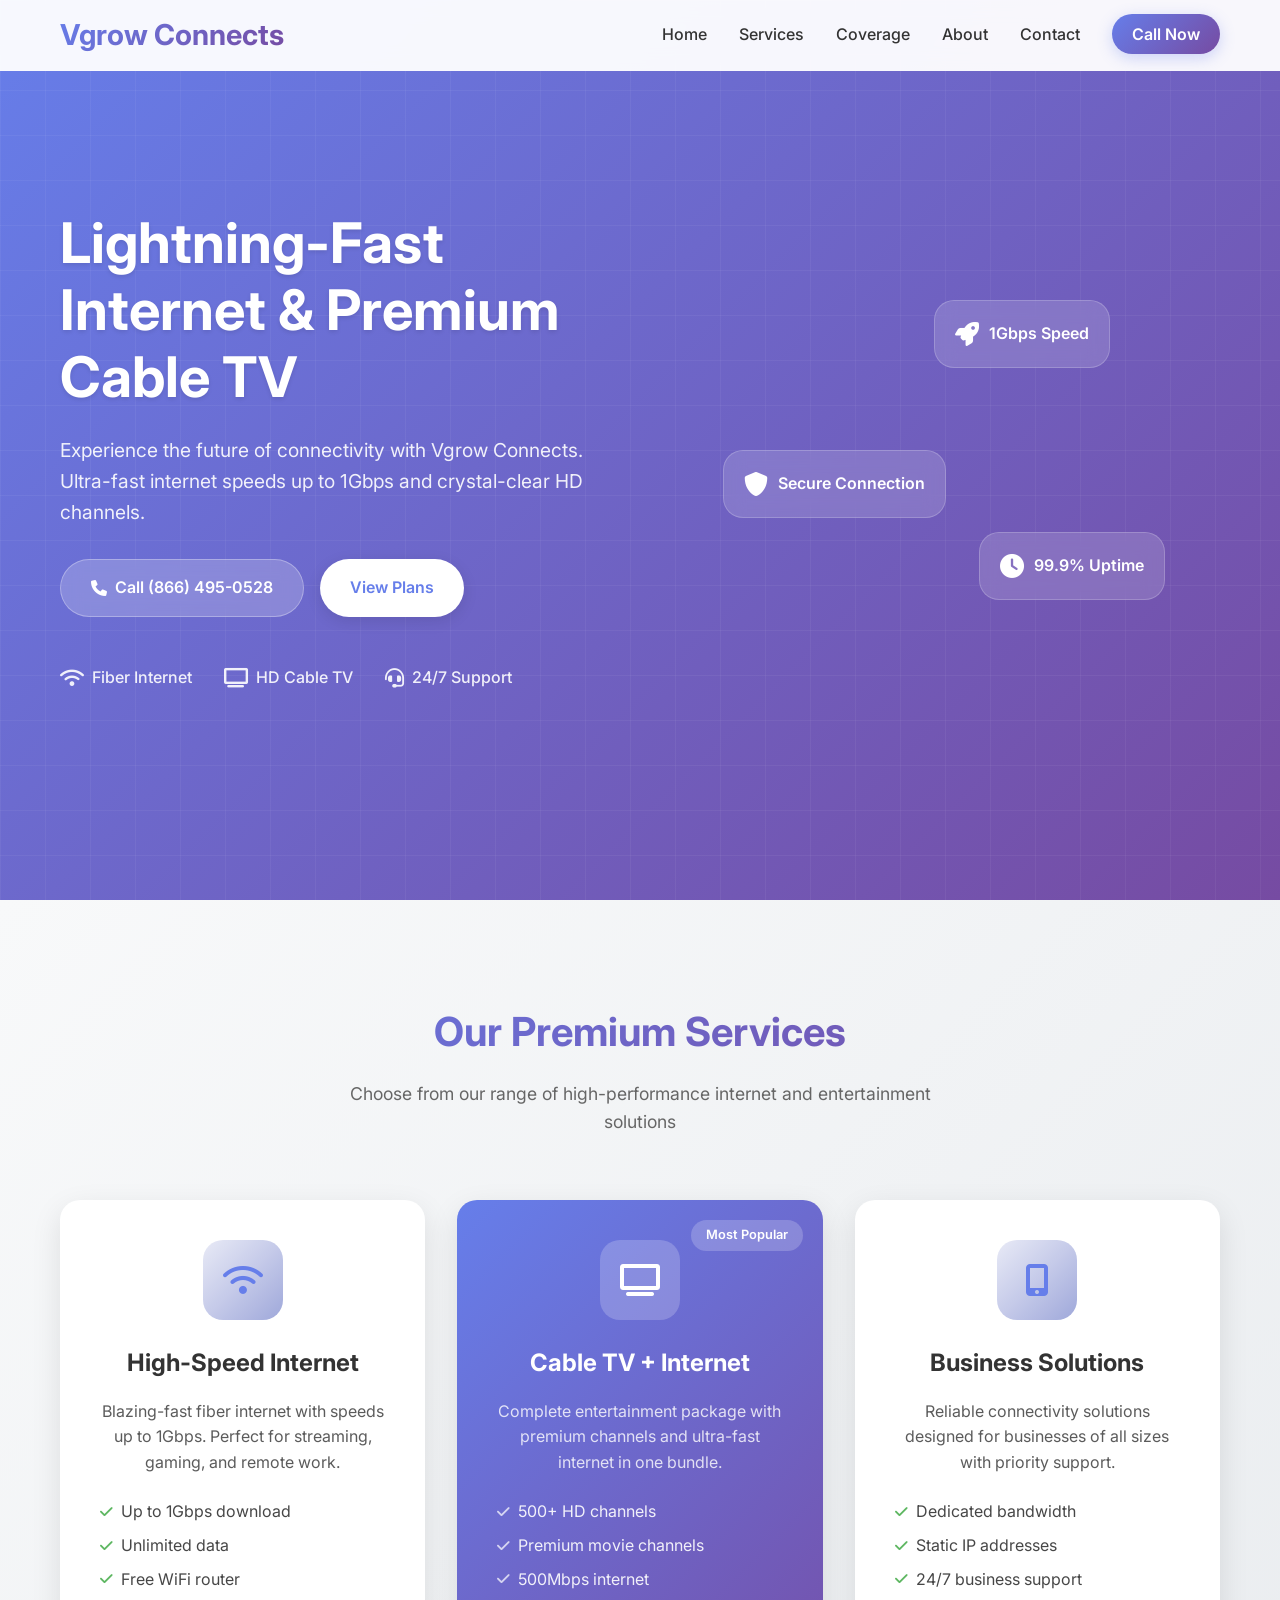
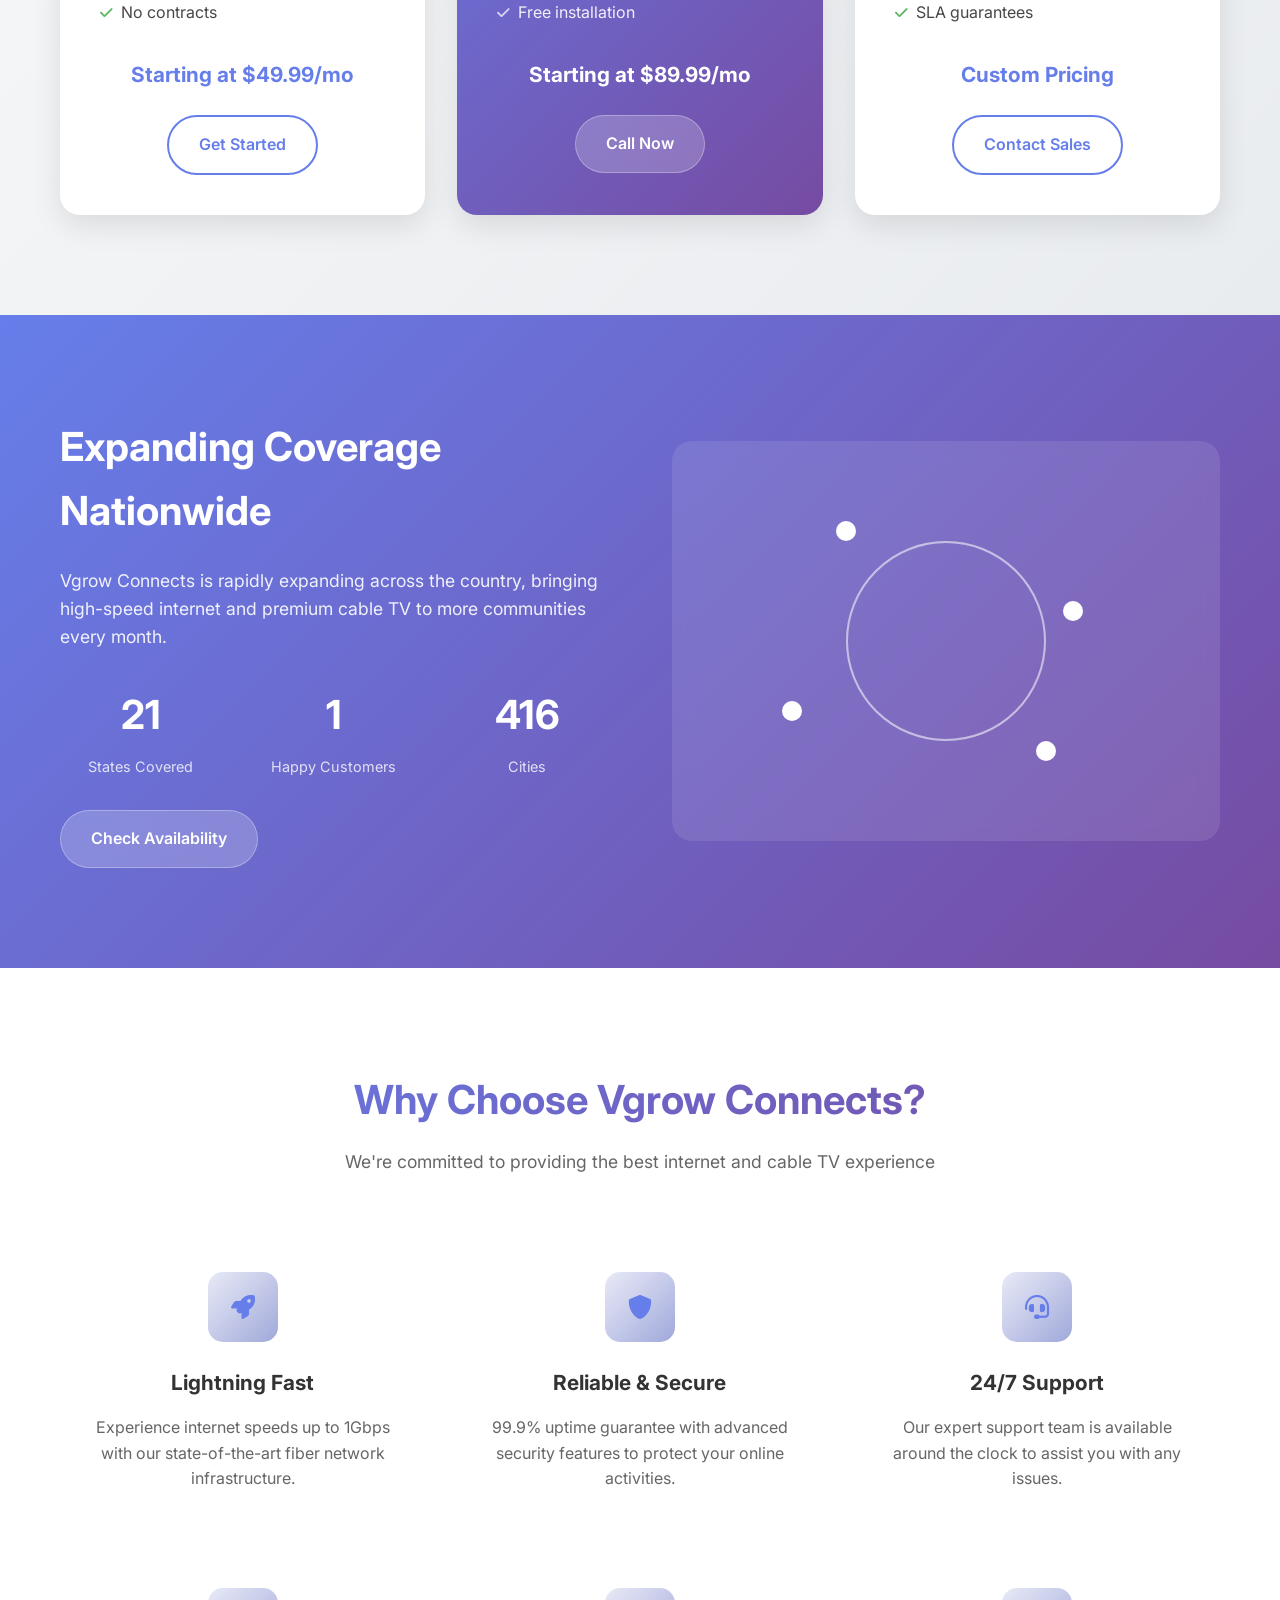
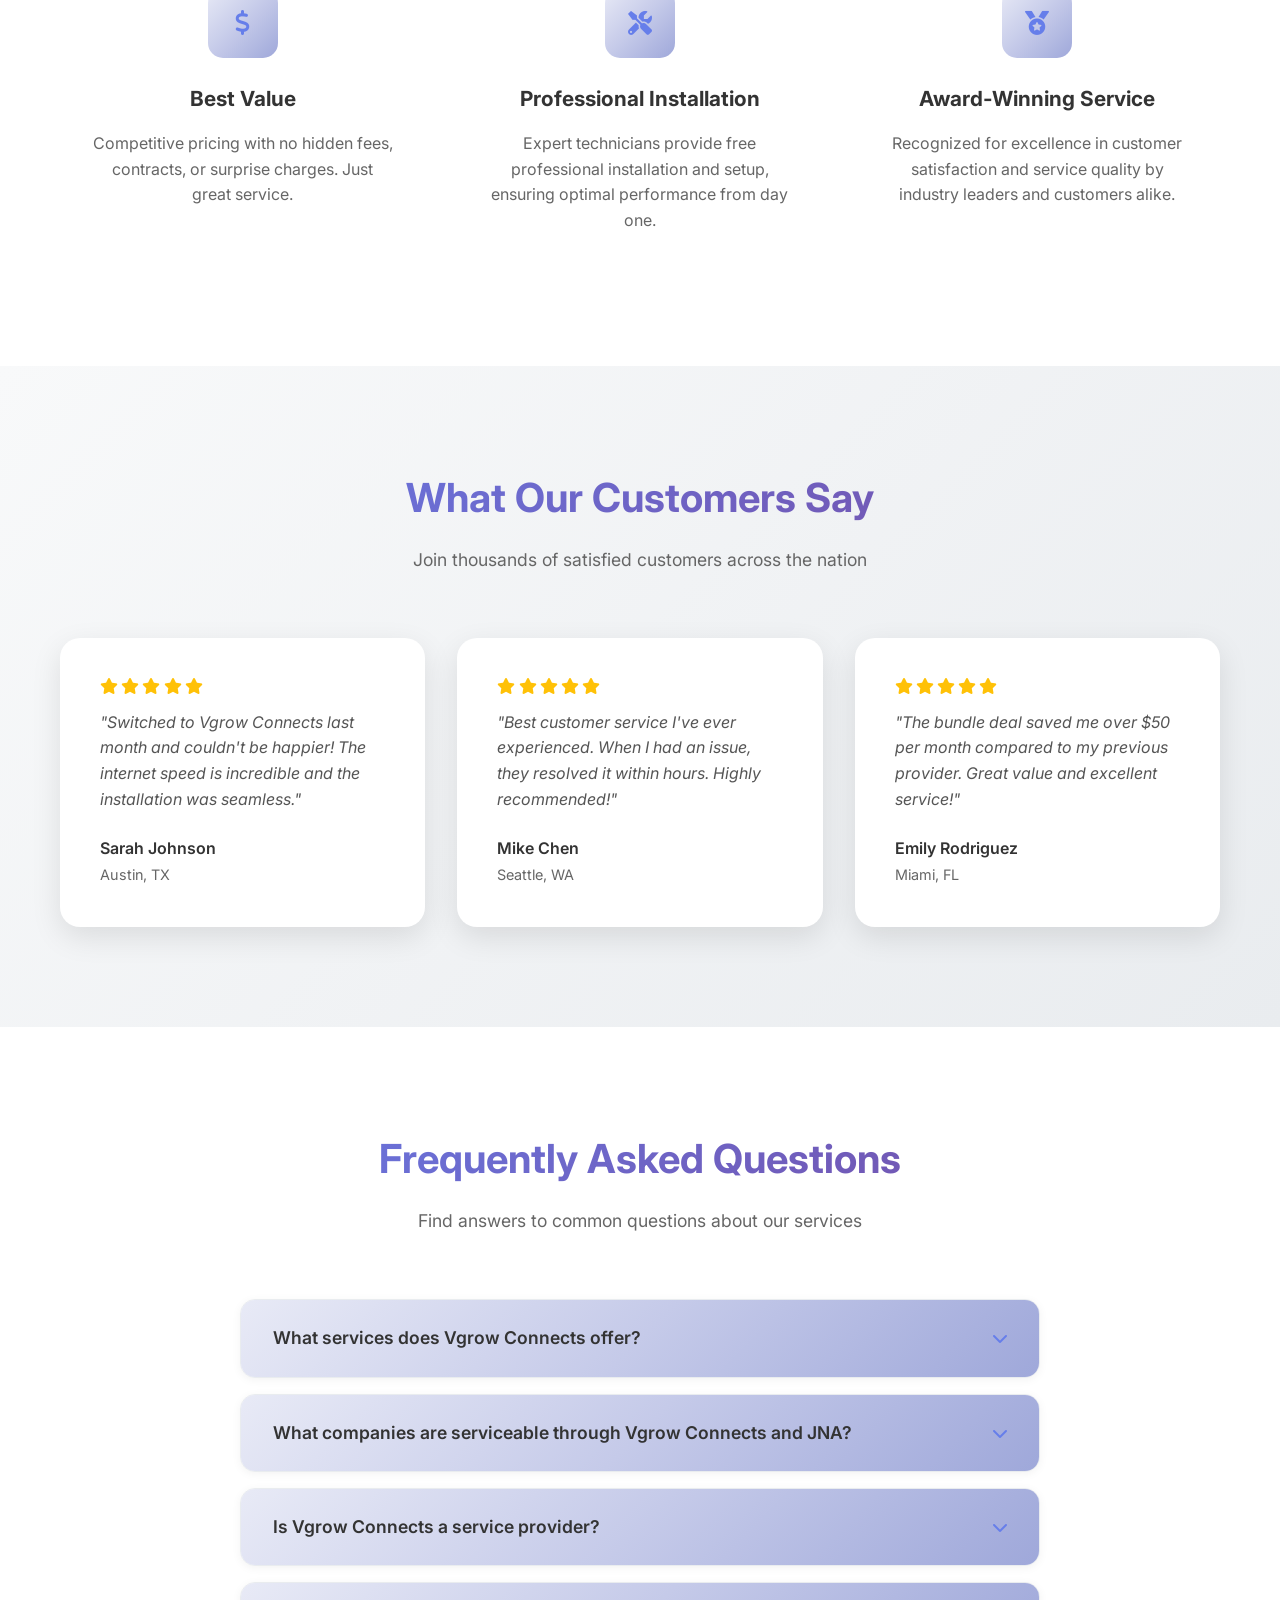
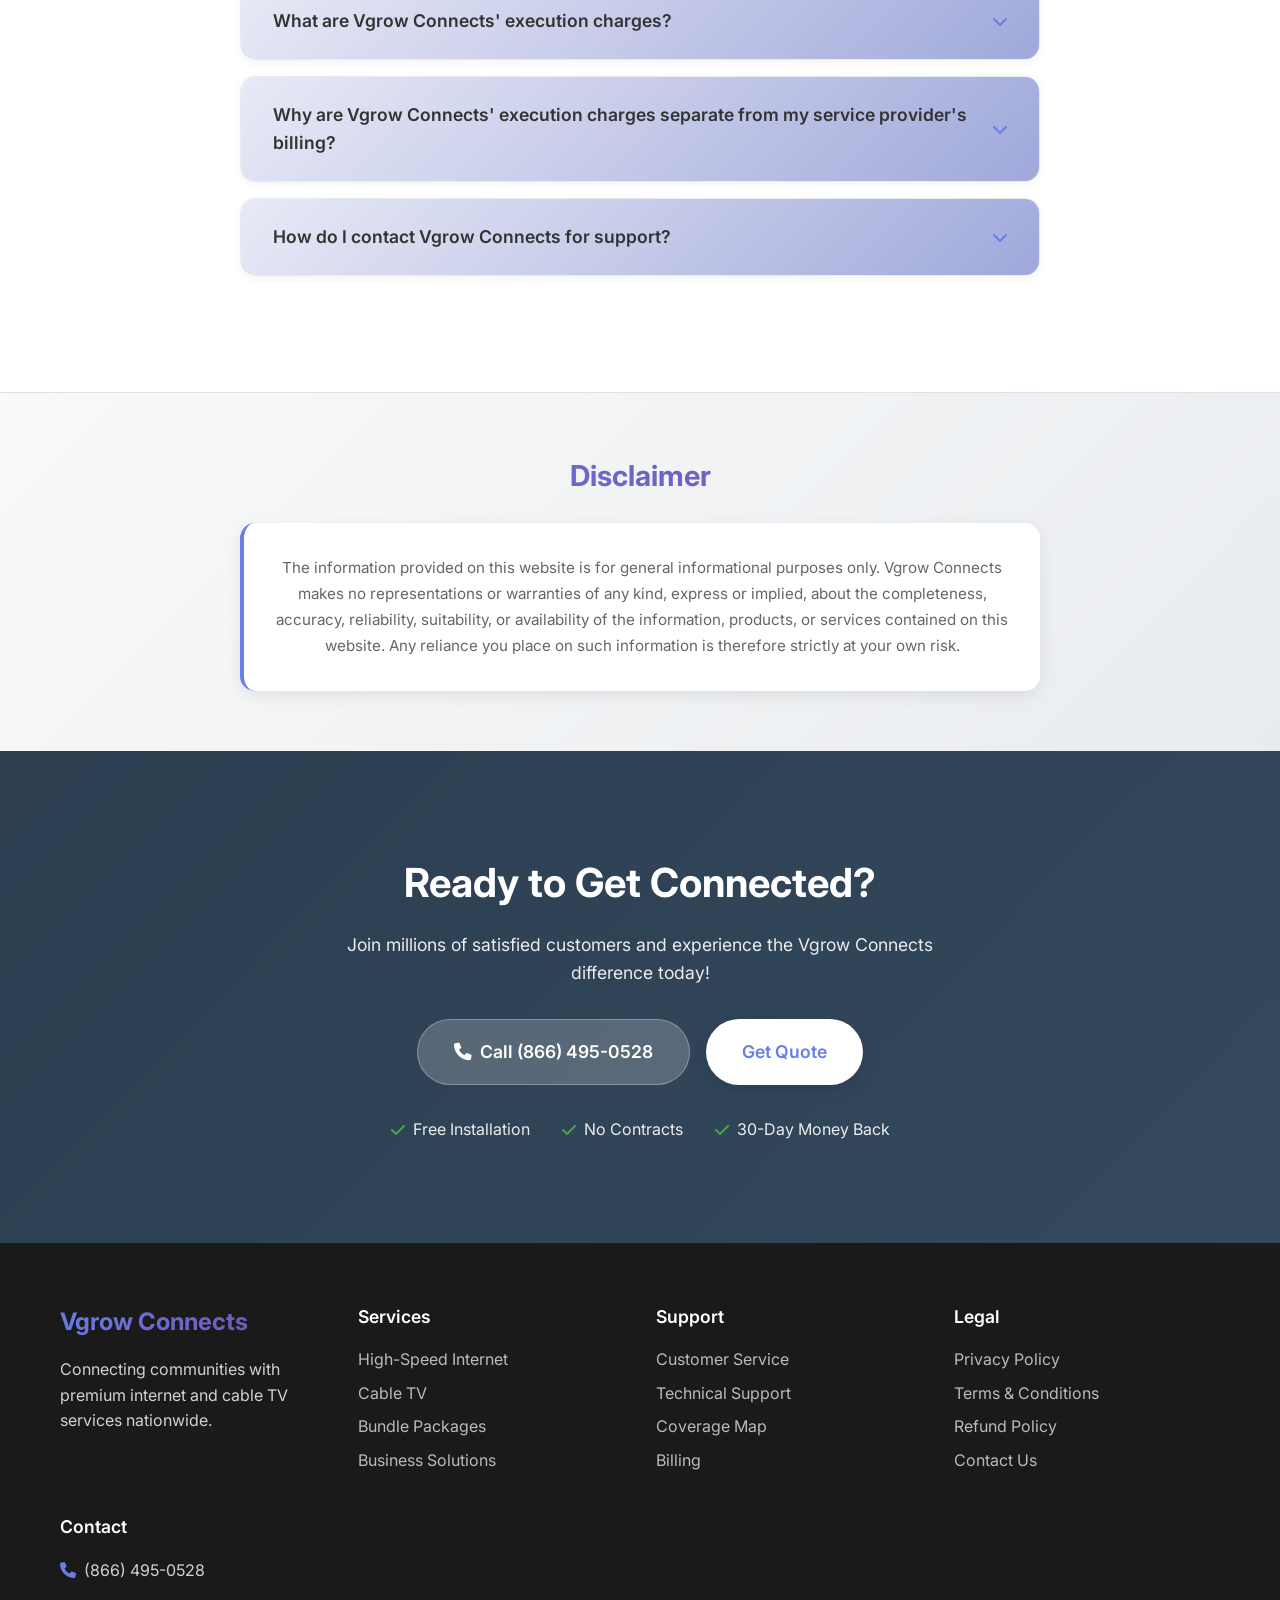
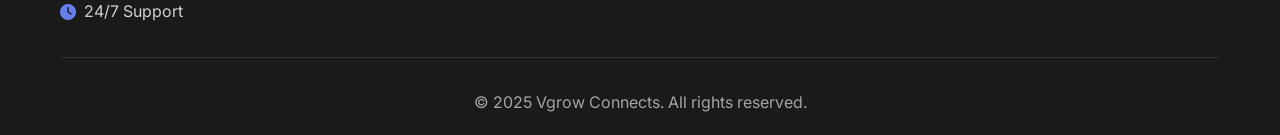
==== index.html @ 9372a078 "Add files via upload" ====
<!DOCTYPE html>
<html lang="en">
<head>
    <meta charset="UTF-8">
    <meta name="viewport" content="width=device-width, initial-scale=1.0">
    <title>Vgrow Connects - Premium Cable & Internet Services</title>
    <link rel="stylesheet" href="style.css">
    <link rel="preconnect" href="https://fonts.googleapis.com">
    <link rel="preconnect" href="https://fonts.gstatic.com" crossorigin>
    <link href="https://fonts.googleapis.com/css2?family=Inter:wght@300;400;500;600;700&display=swap" rel="stylesheet">
    <link rel="stylesheet" href="https://cdnjs.cloudflare.com/ajax/libs/font-awesome/6.0.0/css/all.min.css">
</head>
<body>
    <!-- Navigation -->
    <nav class="navbar">
        <div class="nav-container">
            <div class="nav-logo">
                <h2>Vgrow Connects</h2>
            </div>
            <ul class="nav-menu">
                <li class="nav-item"><a href="#home" class="nav-link">Home</a></li>
                <li class="nav-item"><a href="#services" class="nav-link">Services</a></li>
                <li class="nav-item"><a href="#coverage" class="nav-link">Coverage</a></li>
                <li class="nav-item"><a href="#about" class="nav-link">About</a></li>
                <li class="nav-item"><a href="#contact" class="nav-link">Contact</a></li>
                <li class="nav-item"><a href="tel:+18664950528" class="nav-cta">Call Now</a></li>
            </ul>
            <div class="hamburger">
                <span class="bar"></span>
                <span class="bar"></span>
                <span class="bar"></span>
            </div>
        </div>
    </nav>

    <!-- Hero Section -->
    <section id="home" class="hero">
        <div class="hero-container">
            <div class="hero-content">
                <h1 class="hero-title">Lightning-Fast Internet & Premium Cable TV</h1>
                <p class="hero-subtitle">Experience the future of connectivity with Vgrow Connects. Ultra-fast internet speeds up to 1Gbps and crystal-clear HD channels.</p>
                <div class="hero-buttons">
                    <a href="tel:+18664950528" class="btn btn-primary">
                        <i class="fas fa-phone"></i>
                        Call (866) 495-0528
                    </a>
                    <a href="#services" class="btn btn-secondary">View Plans</a>
                </div>
                <div class="hero-features">
                    <div class="feature-item">
                        <i class="fas fa-wifi"></i>
                        <span>Fiber Internet</span>
                    </div>
                    <div class="feature-item">
                        <i class="fas fa-tv"></i>
                        <span>HD Cable TV</span>
                    </div>
                    <div class="feature-item">
                        <i class="fas fa-headset"></i>
                        <span>24/7 Support</span>
                    </div>
                </div>
            </div>
            <div class="hero-image">
                <div class="floating-card card-1">
                    <i class="fas fa-rocket"></i>
                    <span>1Gbps Speed</span>
                </div>
                <div class="floating-card card-2">
                    <i class="fas fa-shield-alt"></i>
                    <span>Secure Connection</span>
                </div>
                <div class="floating-card card-3">
                    <i class="fas fa-clock"></i>
                    <span>99.9% Uptime</span>
                </div>
            </div>
        </div>
    </section>

    <!-- Services Section -->
    <section id="services" class="services">
        <div class="container">
            <div class="section-header">
                <h2>Our Premium Services</h2>
                <p>Choose from our range of high-performance internet and entertainment solutions</p>
            </div>
            <div class="services-grid">
                <div class="service-card">
                    <div class="service-icon">
                        <i class="fas fa-wifi"></i>
                    </div>
                    <h3>High-Speed Internet</h3>
                    <p>Blazing-fast fiber internet with speeds up to 1Gbps. Perfect for streaming, gaming, and remote work.</p>
                    <ul class="service-features">
                        <li><i class="fas fa-check"></i> Up to 1Gbps download</li>
                        <li><i class="fas fa-check"></i> Unlimited data</li>
                        <li><i class="fas fa-check"></i> Free WiFi router</li>
                        <li><i class="fas fa-check"></i> No contracts</li>
                    </ul>
                    <div class="service-price">Starting at $49.99/mo</div>
                    <a href="tel:+18664950528" class="btn btn-outline">Get Started</a>
                </div>

                <div class="service-card featured">
                    <div class="featured-badge">Most Popular</div>
                    <div class="service-icon">
                        <i class="fas fa-tv"></i>
                    </div>
                    <h3>Cable TV + Internet</h3>
                    <p>Complete entertainment package with premium channels and ultra-fast internet in one bundle.</p>
                    <ul class="service-features">
                        <li><i class="fas fa-check"></i> 500+ HD channels</li>
                        <li><i class="fas fa-check"></i> Premium movie channels</li>
                        <li><i class="fas fa-check"></i> 500Mbps internet</li>
                        <li><i class="fas fa-check"></i> Free installation</li>
                    </ul>
                    <div class="service-price">Starting at $89.99/mo</div>
                    <a href="tel:+18664950528" class="btn btn-primary">Call Now</a>
                </div>

                <div class="service-card">
                    <div class="service-icon">
                        <i class="fas fa-mobile-alt"></i>
                    </div>
                    <h3>Business Solutions</h3>
                    <p>Reliable connectivity solutions designed for businesses of all sizes with priority support.</p>
                    <ul class="service-features">
                        <li><i class="fas fa-check"></i> Dedicated bandwidth</li>
                        <li><i class="fas fa-check"></i> Static IP addresses</li>
                        <li><i class="fas fa-check"></i> 24/7 business support</li>
                        <li><i class="fas fa-check"></i> SLA guarantees</li>
                    </ul>
                    <div class="service-price">Custom Pricing</div>
                    <a href="tel:+18664950528" class="btn btn-outline">Contact Sales</a>
                </div>
            </div>
        </div>
    </section>

    <!-- Coverage Section -->
    <section id="coverage" class="coverage">
        <div class="container">
            <div class="coverage-content">
                <div class="coverage-text">
                    <h2>Expanding Coverage Nationwide</h2>
                    <p>Vgrow Connects is rapidly expanding across the country, bringing high-speed internet and premium cable TV to more communities every month.</p>
                    <div class="coverage-stats">
                        <div class="stat-item">
                            <div class="stat-number">50+</div>
                            <div class="stat-label">States Covered</div>
                        </div>
                        <div class="stat-item">
                            <div class="stat-number">2M+</div>
                            <div class="stat-label">Happy Customers</div>
                        </div>
                        <div class="stat-item">
                            <div class="stat-number">1000+</div>
                            <div class="stat-label">Cities</div>
                        </div>
                    </div>
                    <a href="tel:+18664950528" class="btn btn-primary">Check Availability</a>
                </div>
                <div class="coverage-visual">
                    <div class="coverage-map">
                        <div class="map-pin pin-1"></div>
                        <div class="map-pin pin-2"></div>
                        <div class="map-pin pin-3"></div>
                        <div class="map-pin pin-4"></div>
                        <div class="coverage-waves"></div>
                    </div>
                </div>
            </div>
        </div>
    </section>

    <!-- Why Choose Us Section -->
    <section id="about" class="why-choose">
        <div class="container">
            <div class="section-header">
                <h2>Why Choose Vgrow Connects?</h2>
                <p>We're committed to providing the best internet and cable TV experience</p>
            </div>
            <div class="features-grid">
                <div class="feature-card">
                    <div class="feature-icon">
                        <i class="fas fa-rocket"></i>
                    </div>
                    <h3>Lightning Fast</h3>
                    <p>Experience internet speeds up to 1Gbps with our state-of-the-art fiber network infrastructure.</p>
                </div>
                <div class="feature-card">
                    <div class="feature-icon">
                        <i class="fas fa-shield-alt"></i>
                    </div>
                    <h3>Reliable & Secure</h3>
                    <p>99.9% uptime guarantee with advanced security features to protect your online activities.</p>
                </div>
                <div class="feature-card">
                    <div class="feature-icon">
                        <i class="fas fa-headset"></i>
                    </div>
                    <h3>24/7 Support</h3>
                    <p>Our expert support team is available around the clock to assist you with any issues.</p>
                </div>
                <div class="feature-card">
                    <div class="feature-icon">
                        <i class="fas fa-dollar-sign"></i>
                    </div>
                    <h3>Best Value</h3>
                    <p>Competitive pricing with no hidden fees, contracts, or surprise charges. Just great service.</p>
                </div>
                <div class="feature-card">
                    <div class="feature-icon">
                        <i class="fas fa-tools"></i>
                    </div>
                    <h3>Professional Installation</h3>
                    <p>Expert technicians provide free professional installation and setup, ensuring optimal performance from day one.</p>
                </div>
                <div class="feature-card">
                    <div class="feature-icon">
                        <i class="fas fa-medal"></i>
                    </div>
                    <h3>Award-Winning Service</h3>
                    <p>Recognized for excellence in customer satisfaction and service quality by industry leaders and customers alike.</p>
                </div>
            </div>
        </div>
    </section>

    <!-- Testimonials Section -->
    <section class="testimonials">
        <div class="container">
            <div class="section-header">
                <h2>What Our Customers Say</h2>
                <p>Join thousands of satisfied customers across the nation</p>
            </div>
            <div class="testimonials-grid">
                <div class="testimonial-card">
                    <div class="testimonial-rating">
                        <i class="fas fa-star"></i>
                        <i class="fas fa-star"></i>
                        <i class="fas fa-star"></i>
                        <i class="fas fa-star"></i>
                        <i class="fas fa-star"></i>
                    </div>
                    <p>"Switched to Vgrow Connects last month and couldn't be happier! The internet speed is incredible and the installation was seamless."</p>
                    <div class="testimonial-author">
                        <div class="author-info">
                            <h4>Sarah Johnson</h4>
                            <span>Austin, TX</span>
                        </div>
                    </div>
                </div>
                <div class="testimonial-card">
                    <div class="testimonial-rating">
                        <i class="fas fa-star"></i>
                        <i class="fas fa-star"></i>
                        <i class="fas fa-star"></i>
                        <i class="fas fa-star"></i>
                        <i class="fas fa-star"></i>
                    </div>
                    <p>"Best customer service I've ever experienced. When I had an issue, they resolved it within hours. Highly recommended!"</p>
                    <div class="testimonial-author">
                        <div class="author-info">
                            <h4>Mike Chen</h4>
                            <span>Seattle, WA</span>
                        </div>
                    </div>
                </div>
                <div class="testimonial-card">
                    <div class="testimonial-rating">
                        <i class="fas fa-star"></i>
                        <i class="fas fa-star"></i>
                        <i class="fas fa-star"></i>
                        <i class="fas fa-star"></i>
                        <i class="fas fa-star"></i>
                    </div>
                    <p>"The bundle deal saved me over $50 per month compared to my previous provider. Great value and excellent service!"</p>
                    <div class="testimonial-author">
                        <div class="author-info">
                            <h4>Emily Rodriguez</h4>
                            <span>Miami, FL</span>
                        </div>
                    </div>
                </div>
            </div>
        </div>
    </section>

    <!-- FAQ Section -->
    <section class="faq">
        <div class="container">
            <div class="section-header">
                <h2>Frequently Asked Questions</h2>
                <p>Find answers to common questions about our services</p>
            </div>
            <div class="faq-container">
                <div class="faq-item">
                    <div class="faq-question">
                        <h3>What services does Vgrow Connects offer?</h3>
                        <i class="fas fa-chevron-down"></i>
                    </div>
                    <div class="faq-answer">
                        <p>Vgrow Connects provides a range of connectivity solutions, including high-speed internet, cable TV packages, bundled deals, and VOIP services. As a certified JNA dealer, we offer services from top providers, ensuring you have access to the best options for your home or business.</p>
                    </div>
                </div>

                <div class="faq-item">
                    <div class="faq-question">
                        <h3>What companies are serviceable through Vgrow Connects and JNA?</h3>
                        <i class="fas fa-chevron-down"></i>
                    </div>
                    <div class="faq-answer">
                        <p>As a certified JNA dealer, Vgrow Connects offers services from leading companies, including:</p>
                        <ul>
                            <li>Paramount+</li>
                            <li>SHOWTIME®</li>
                            <li>AT&T</li>
                            <li>Verizon</li>
                            <li>Spectrum</li>
                            <li>Comcast Xfinity</li>
                            <li>Frontier</li>
                            <li>HughesNet</li>
                            <li>CenturyLink</li>
                        </ul>
                        <p>...and many more. Through our partnerships, we ensure you have access to reliable and diverse service options.</p>
                    </div>
                </div>

                <div class="faq-item">
                    <div class="faq-question">
                        <h3>Is Vgrow Connects a service provider?</h3>
                        <i class="fas fa-chevron-down"></i>
                    </div>
                    <div class="faq-answer">
                        <p>Vgrow Connects is an authorized dealer and certified retailer, but we are not a direct service provider. We work with leading service providers like those listed above to connect you to their offerings, ensuring you receive the best possible service.</p>
                    </div>
                </div>

                <div class="faq-item">
                    <div class="faq-question">
                        <h3>What are Vgrow Connects' execution charges?</h3>
                        <i class="fas fa-chevron-down"></i>
                    </div>
                    <div class="faq-answer">
                        <p>Vgrow Connects charges for its execution services, which include setting up new connections, processing bill payments, plan upgrades, account cancellations, and other administrative tasks. These charges range from $49.99 to $199.99, depending on the service request, and are separate from the billing charges of the service providers you're signed up with.</p>
                    </div>
                </div>

                <div class="faq-item">
                    <div class="faq-question">
                        <h3>Why are Vgrow Connects' execution charges separate from my service provider's billing?</h3>
                        <i class="fas fa-chevron-down"></i>
                    </div>
                    <div class="faq-answer">
                        <p>As a separate entity, Vgrow Connects handles the execution of your service requests independently. Our charges cover the work required to manage and complete requests like plan upgrades, new installations, or account changes. These execution fees are distinct from your provider's billing, which covers your actual internet, cable, or VOIP service.</p>
                    </div>
                </div>

                <div class="faq-item">
                    <div class="faq-question">
                        <h3>How do I contact Vgrow Connects for support?</h3>
                        <i class="fas fa-chevron-down"></i>
                    </div>
                    <div class="faq-answer">
                        <p>You can reach out to our customer support team through the contact form on our website or by calling us directly at <a href="tel:+18664950528">(866) 495-0528</a>. Our team is available to assist you with any inquiries, service requests, or troubleshooting needs.</p>
                    </div>
                </div>
            </div>
        </div>
    </section>

    <!-- Disclaimer Section -->
    <section class="disclaimer">
        <div class="container">
            <div class="disclaimer-content">
                <h2>Disclaimer</h2>
                <p>The information provided on this website is for general informational purposes only. Vgrow Connects makes no representations or warranties of any kind, express or implied, about the completeness, accuracy, reliability, suitability, or availability of the information, products, or services contained on this website. Any reliance you place on such information is therefore strictly at your own risk.</p>
            </div>
        </div>
    </section>

    <!-- CTA Section -->
    <section id="contact" class="cta">
        <div class="container">
            <div class="cta-content">
                <h2>Ready to Get Connected?</h2>
                <p>Join millions of satisfied customers and experience the Vgrow Connects difference today!</p>
                <div class="cta-buttons">
                    <a href="tel:+18664950528" class="btn btn-primary btn-large">
                        <i class="fas fa-phone"></i>
                        Call (866) 495-0528
                    </a>
                    <a href="tel:+18664950528" class="btn btn-secondary btn-large">Get Quote</a>
                </div>
                <div class="cta-features">
                    <span><i class="fas fa-check"></i> Free Installation</span>
                    <span><i class="fas fa-check"></i> No Contracts</span>
                    <span><i class="fas fa-check"></i> 30-Day Money Back</span>
                </div>
            </div>
        </div>
    </section>

    <!-- Footer -->
    <footer class="footer">
        <div class="container">
            <div class="footer-content">
                <div class="footer-section">
                    <h3>Vgrow Connects</h3>
                    <p>Connecting communities with premium internet and cable TV services nationwide.</p>
                </div>
                <div class="footer-section">
                    <h4>Services</h4>
                    <ul>
                        <li><a href="#services">High-Speed Internet</a></li>
                        <li><a href="#services">Cable TV</a></li>
                        <li><a href="#services">Bundle Packages</a></li>
                        <li><a href="#services">Business Solutions</a></li>
                    </ul>
                </div>
                <div class="footer-section">
                    <h4>Support</h4>
                    <ul>
                        <li><a href="tel:+18664950528">Customer Service</a></li>
                        <li><a href="tel:+18664950528">Technical Support</a></li>
                        <li><a href="#coverage">Coverage Map</a></li>
                        <li><a href="tel:+18664950528">Billing</a></li>
                    </ul>
                </div>
                <div class="footer-section">
                    <h4>Legal</h4>
                    <ul>
                        <li><a href="privacy.html">Privacy Policy</a></li>
                        <li><a href="terms.html">Terms & Conditions</a></li>
                        <li><a href="refund.html">Refund Policy</a></li>
                        <li><a href="tel:+18664950528">Contact Us</a></li>
                    </ul>
                </div>
                <div class="footer-section">
                    <h4>Contact</h4>
                    <div class="contact-info">
                        <a href="tel:+18664950528" class="contact-item">
                            <i class="fas fa-phone"></i>
                            (866) 495-0528
                        </a>
                        <div class="contact-item">
                            <i class="fas fa-clock"></i>
                            24/7 Support
                        </div>
                    </div>
                </div>
            </div>
            <div class="footer-bottom">
                <p>&copy; 2025 Vgrow Connects. All rights reserved.</p>
            </div>
        </div>
    </footer>

    <script src="script.js"></script>
</body>
</html>
---- style.css ----
/* Reset and Base Styles */
* {
    margin: 0;
    padding: 0;
    box-sizing: border-box;
}

html {
    scroll-behavior: smooth;
}

body {
    font-family: 'Inter', sans-serif;
    line-height: 1.6;
    color: #333;
    overflow-x: hidden;
}

.container {
    max-width: 1200px;
    margin: 0 auto;
    padding: 0 20px;
}

/* Gradient Variables */
:root {
    --primary-gradient: linear-gradient(135deg, #667eea 0%, #764ba2 100%);
    --secondary-gradient: linear-gradient(135deg, #f093fb 0%, #f5576c 100%);
    --platinum-gradient: linear-gradient(135deg, #e8eaf6 0%, #c5cae9 50%, #9fa8da 100%);
    --dark-gradient: linear-gradient(135deg, #2c3e50 0%, #34495e 100%);
    --accent-gradient: linear-gradient(135deg, #74b9ff 0%, #0984e3 100%);
    --gold-gradient: linear-gradient(135deg, #ffecd2 0%, #fcb69f 100%);
    --silver-gradient: linear-gradient(135deg, #bdc3c7 0%, #2c3e50 100%);
}

/* Navigation */
.navbar {
    position: fixed;
    top: 0;
    width: 100%;
    background: rgba(255, 255, 255, 0.95);
    backdrop-filter: blur(10px);
    z-index: 1000;
    transition: all 0.3s ease;
    border-bottom: 1px solid rgba(255, 255, 255, 0.1);
}

.navbar.scrolled {
    background: rgba(255, 255, 255, 0.98);
    box-shadow: 0 2px 20px rgba(0, 0, 0, 0.1);
}

.nav-container {
    max-width: 1200px;
    margin: 0 auto;
    padding: 0 20px;
    display: flex;
    justify-content: space-between;
    align-items: center;
    height: 70px;
}

.nav-logo h2 {
    background: var(--primary-gradient);
    -webkit-background-clip: text;
    -webkit-text-fill-color: transparent;
    background-clip: text;
    font-size: 1.8rem;
    font-weight: 700;
}

.nav-logo a {
    text-decoration: none;
}

.nav-menu {
    display: flex;
    list-style: none;
    gap: 2rem;
    align-items: center;
}

.nav-link {
    text-decoration: none;
    color: #333;
    font-weight: 500;
    transition: all 0.3s ease;
    position: relative;
}

.nav-link:hover {
    color: #667eea;
}

.nav-link::after {
    content: '';
    position: absolute;
    bottom: -5px;
    left: 0;
    width: 0;
    height: 2px;
    background: var(--primary-gradient);
    transition: width 0.3s ease;
}

.nav-link:hover::after {
    width: 100%;
}

.nav-cta {
    background: var(--primary-gradient);
    color: white;
    padding: 10px 20px;
    border-radius: 25px;
    text-decoration: none;
    font-weight: 600;
    transition: all 0.3s ease;
    box-shadow: 0 4px 15px rgba(102, 126, 234, 0.3);
}

.nav-cta:hover {
    transform: translateY(-2px);
    box-shadow: 0 6px 20px rgba(102, 126, 234, 0.4);
}

.hamburger {
    display: none;
    flex-direction: column;
    cursor: pointer;
}

.bar {
    width: 25px;
    height: 3px;
    background: #333;
    margin: 3px 0;
    transition: 0.3s;
}

/* Hero Section */
.hero {
    min-height: 100vh;
    background: linear-gradient(135deg, #667eea 0%, #764ba2 100%);
    display: flex;
    align-items: center;
    position: relative;
    overflow: hidden;
}

.hero::before {
    content: '';
    position: absolute;
    top: 0;
    left: 0;
    right: 0;
    bottom: 0;
    background: url('data:image/svg+xml,<svg xmlns="http://www.w3.org/2000/svg" viewBox="0 0 1000 1000"><defs><pattern id="grid" width="50" height="50" patternUnits="userSpaceOnUse"><path d="M 50 0 L 0 0 0 50" fill="none" stroke="rgba(255,255,255,0.1)" stroke-width="1"/></pattern></defs><rect width="100%" height="100%" fill="url(%23grid)"/></svg>');
    animation: gridMove 20s linear infinite;
}

@keyframes gridMove {
    0% {
        transform: translate(0, 0);
    }

    100% {
        transform: translate(50px, 50px);
    }
}

.hero-container {
    max-width: 1200px;
    margin: 0 auto;
    padding: 0 20px;
    display: grid;
    grid-template-columns: 1fr 1fr;
    gap: 4rem;
    align-items: center;
    position: relative;
    z-index: 2;
}

.hero-content {
    color: white;
    animation: fadeInLeft 1s ease;
}

.hero-title {
    font-size: 3.5rem;
    font-weight: 700;
    line-height: 1.2;
    margin-bottom: 1.5rem;
    text-shadow: 0 2px 4px rgba(0, 0, 0, 0.1);
}

.hero-subtitle {
    font-size: 1.2rem;
    margin-bottom: 2rem;
    opacity: 0.9;
    line-height: 1.6;
}

.hero-buttons {
    display: flex;
    gap: 1rem;
    margin-bottom: 3rem;
    flex-wrap: wrap;
}

.btn {
    padding: 15px 30px;
    border-radius: 50px;
    text-decoration: none;
    font-weight: 600;
    transition: all 0.3s ease;
    display: inline-flex;
    align-items: center;
    gap: 0.5rem;
    border: none;
    cursor: pointer;
    font-size: 1rem;
}

.btn-primary {
    background: rgba(255, 255, 255, 0.2);
    color: white;
    backdrop-filter: blur(10px);
    border: 1px solid rgba(255, 255, 255, 0.3);
}

.btn-primary:hover {
    background: rgba(255, 255, 255, 0.3);
    transform: translateY(-2px);
    box-shadow: 0 10px 30px rgba(0, 0, 0, 0.2);
}

.btn-secondary {
    background: white;
    color: #667eea;
    box-shadow: 0 4px 15px rgba(0, 0, 0, 0.1);
}

.btn-secondary:hover {
    transform: translateY(-2px);
    box-shadow: 0 6px 20px rgba(0, 0, 0, 0.2);
}

.btn-outline {
    background: transparent;
    color: #667eea;
    border: 2px solid #667eea;
}

.btn-outline:hover {
    background: #667eea;
    color: white;
    transform: translateY(-2px);
}

.btn-large {
    padding: 18px 36px;
    font-size: 1.1rem;
}

.hero-features {
    display: flex;
    gap: 2rem;
    flex-wrap: wrap;
}

.feature-item {
    display: flex;
    align-items: center;
    gap: 0.5rem;
    color: rgba(255, 255, 255, 0.9);
    font-weight: 500;
}

.feature-item i {
    font-size: 1.2rem;
}

.hero-image {
    position: relative;
    height: 500px;
    animation: fadeInRight 1s ease;
}

.floating-card {
    position: absolute;
    background: rgba(255, 255, 255, 0.15);
    backdrop-filter: blur(10px);
    border: 1px solid rgba(255, 255, 255, 0.2);
    border-radius: 20px;
    padding: 20px;
    color: white;
    display: flex;
    align-items: center;
    gap: 10px;
    font-weight: 600;
    animation: float 3s ease-in-out infinite;
}

.floating-card i {
    font-size: 1.5rem;
}

.card-1 {
    top: 20%;
    right: 20%;
    animation-delay: 0s;
}

.card-2 {
    top: 50%;
    right: 50%;
    animation-delay: 1s;
}

.card-3 {
    bottom: 20%;
    right: 10%;
    animation-delay: 2s;
}

@keyframes float {

    0%,
    100% {
        transform: translateY(0px);
    }

    50% {
        transform: translateY(-20px);
    }
}

@keyframes fadeInLeft {
    from {
        opacity: 0;
        transform: translateX(-50px);
    }

    to {
        opacity: 1;
        transform: translateX(0);
    }
}

@keyframes fadeInRight {
    from {
        opacity: 0;
        transform: translateX(50px);
    }

    to {
        opacity: 1;
        transform: translateX(0);
    }
}

/* Services Section */
.services {
    padding: 100px 0;
    background: linear-gradient(135deg, #f8f9fa 0%, #e9ecef 100%);
}

.section-header {
    text-align: center;
    margin-bottom: 4rem;
}

.section-header h2 {
    font-size: 2.5rem;
    font-weight: 700;
    background: var(--primary-gradient);
    -webkit-background-clip: text;
    -webkit-text-fill-color: transparent;
    background-clip: text;
    margin-bottom: 1rem;
}

.section-header p {
    font-size: 1.1rem;
    color: #666;
    max-width: 600px;
    margin: 0 auto;
}

.services-grid {
    display: grid;
    grid-template-columns: repeat(auto-fit, minmax(350px, 1fr));
    gap: 2rem;
    margin-top: 3rem;
}

.service-card {
    background: white;
    border-radius: 20px;
    padding: 2.5rem;
    text-align: center;
    box-shadow: 0 10px 30px rgba(0, 0, 0, 0.1);
    transition: all 0.3s ease;
    position: relative;
    overflow: hidden;
}

.service-card::before {
    content: '';
    position: absolute;
    top: 0;
    left: 0;
    right: 0;
    height: 4px;
    background: var(--primary-gradient);
    transform: scaleX(0);
    transition: transform 0.3s ease;
}

.service-card:hover::before {
    transform: scaleX(1);
}

.service-card:hover {
    transform: translateY(-10px);
    box-shadow: 0 20px 40px rgba(0, 0, 0, 0.15);
}

.service-card.featured {
    background: var(--primary-gradient);
    color: white;
    transform: scale(1.05);
}

.service-card.featured::before {
    background: rgba(255, 255, 255, 0.3);
}

.featured-badge {
    position: absolute;
    top: 20px;
    right: 20px;
    background: rgba(255, 255, 255, 0.2);
    color: white;
    padding: 5px 15px;
    border-radius: 20px;
    font-size: 0.8rem;
    font-weight: 600;
}

.service-icon {
    width: 80px;
    height: 80px;
    margin: 0 auto 1.5rem;
    background: var(--platinum-gradient);
    border-radius: 20px;
    display: flex;
    align-items: center;
    justify-content: center;
    font-size: 2rem;
    color: #667eea;
}

.service-card.featured .service-icon {
    background: rgba(255, 255, 255, 0.2);
    color: white;
}

.service-card h3 {
    font-size: 1.5rem;
    font-weight: 700;
    margin-bottom: 1rem;
}

.service-card p {
    margin-bottom: 1.5rem;
    line-height: 1.6;
    opacity: 0.8;
}

.service-features {
    list-style: none;
    margin-bottom: 2rem;
    text-align: left;
}

.service-features li {
    display: flex;
    align-items: center;
    gap: 0.5rem;
    margin-bottom: 0.5rem;
    opacity: 0.9;
}

.service-features i {
    color: #4caf50;
    font-size: 0.9rem;
}

.service-card.featured .service-features i {
    color: rgba(255, 255, 255, 0.8);
}

.service-price {
    font-size: 1.3rem;
    font-weight: 700;
    margin-bottom: 1.5rem;
    color: #667eea;
}

.service-card.featured .service-price {
    color: white;
}

/* Coverage Section */
.coverage {
    padding: 100px 0;
    background: var(--primary-gradient);
    color: white;
}

.coverage-content {
    display: grid;
    grid-template-columns: 1fr 1fr;
    gap: 4rem;
    align-items: center;
}

.coverage-text h2 {
    font-size: 2.5rem;
    font-weight: 700;
    margin-bottom: 1.5rem;
}

.coverage-text p {
    font-size: 1.1rem;
    margin-bottom: 2rem;
    opacity: 0.9;
    line-height: 1.6;
}

.coverage-stats {
    display: grid;
    grid-template-columns: repeat(3, 1fr);
    gap: 2rem;
    margin-bottom: 2rem;
}

.stat-item {
    text-align: center;
}

.stat-number {
    font-size: 2.5rem;
    font-weight: 700;
    margin-bottom: 0.5rem;
}

.stat-label {
    font-size: 0.9rem;
    opacity: 0.8;
}

.coverage-visual {
    position: relative;
    height: 400px;
}

.coverage-map {
    width: 100%;
    height: 100%;
    background: rgba(255, 255, 255, 0.1);
    border-radius: 20px;
    position: relative;
    overflow: hidden;
    backdrop-filter: blur(10px);
}

.map-pin {
    position: absolute;
    width: 20px;
    height: 20px;
    background: white;
    border-radius: 50%;
    animation: pulse 2s infinite;
}

.pin-1 {
    top: 20%;
    left: 30%;
    animation-delay: 0s;
}

.pin-2 {
    top: 40%;
    right: 25%;
    animation-delay: 0.5s;
}

.pin-3 {
    bottom: 30%;
    left: 20%;
    animation-delay: 1s;
}

.pin-4 {
    bottom: 20%;
    right: 30%;
    animation-delay: 1.5s;
}

@keyframes pulse {
    0% {
        transform: scale(1);
        box-shadow: 0 0 0 0 rgba(255, 255, 255, 0.7);
    }

    70% {
        transform: scale(1);
        box-shadow: 0 0 0 20px rgba(255, 255, 255, 0);
    }

    100% {
        transform: scale(1);
        box-shadow: 0 0 0 0 rgba(255, 255, 255, 0);
    }
}

.coverage-waves {
    position: absolute;
    top: 50%;
    left: 50%;
    transform: translate(-50%, -50%);
    width: 200px;
    height: 200px;
    border: 2px solid rgba(255, 255, 255, 0.3);
    border-radius: 50%;
    animation: wave 3s ease-in-out infinite;
}

.coverage-waves::before,
.coverage-waves::after {
    content: '';
    position: absolute;
    top: -2px;
    left: -2px;
    right: -2px;
    bottom: -2px;
    border: 2px solid rgba(255, 255, 255, 0.2);
    border-radius: 50%;
    animation: wave 3s ease-in-out infinite;
}

.coverage-waves::before {
    animation-delay: 1s;
}

.coverage-waves::after {
    animation-delay: 2s;
}

@keyframes wave {
    0% {
        transform: scale(1);
        opacity: 1;
    }

    100% {
        transform: scale(2);
        opacity: 0;
    }
}

/* Why Choose Section */
.why-choose {
    padding: 100px 0;
    background: white;
}

.features-grid {
    display: grid;
    grid-template-columns: repeat(auto-fit, minmax(280px, 1fr));
    gap: 2rem;
}

.feature-card {
    text-align: center;
    padding: 2rem;
    border-radius: 15px;
    transition: all 0.3s ease;
}

.feature-card:hover {
    transform: translateY(-5px);
    box-shadow: 0 10px 30px rgba(0, 0, 0, 0.1);
}

.feature-icon {
    width: 70px;
    height: 70px;
    margin: 0 auto 1.5rem;
    background: var(--platinum-gradient);
    border-radius: 15px;
    display: flex;
    align-items: center;
    justify-content: center;
    font-size: 1.5rem;
    color: #667eea;
}

.feature-card h3 {
    font-size: 1.3rem;
    font-weight: 700;
    margin-bottom: 1rem;
    color: #333;
}

.feature-card p {
    color: #666;
    line-height: 1.6;
}

/* Testimonials Section */
.testimonials {
    padding: 100px 0;
    background: linear-gradient(135deg, #f8f9fa 0%, #e9ecef 100%);
}

.testimonials-grid {
    display: grid;
    grid-template-columns: repeat(auto-fit, minmax(350px, 1fr));
    gap: 2rem;
}

.testimonial-card {
    background: white;
    padding: 2.5rem;
    border-radius: 20px;
    box-shadow: 0 10px 30px rgba(0, 0, 0, 0.1);
    transition: all 0.3s ease;
}

.testimonial-card:hover {
    transform: translateY(-5px);
    box-shadow: 0 15px 40px rgba(0, 0, 0, 0.15);
}

.testimonial-rating {
    display: flex;
    gap: 0.2rem;
    margin-bottom: 1rem;
}

.testimonial-rating i {
    color: #ffc107;
    font-size: 1rem;
}

.testimonial-card p {
    font-style: italic;
    margin-bottom: 1.5rem;
    line-height: 1.6;
    color: #555;
}

.testimonial-author {
    display: flex;
    align-items: center;
    gap: 1rem;
}

.author-info h4 {
    font-weight: 600;
    color: #333;
}

.author-info span {
    font-size: 0.9rem;
    color: #666;
}

/* CTA Section */
.cta {
    padding: 100px 0;
    background: var(--dark-gradient);
    color: white;
    text-align: center;
}

.cta-content h2 {
    font-size: 2.5rem;
    font-weight: 700;
    margin-bottom: 1rem;
}

.cta-content p {
    font-size: 1.1rem;
    margin-bottom: 2rem;
    opacity: 0.9;
    max-width: 600px;
    margin-left: auto;
    margin-right: auto;
}

.cta-buttons {
    display: flex;
    gap: 1rem;
    justify-content: center;
    margin-bottom: 2rem;
    flex-wrap: wrap;
}

.cta-features {
    display: flex;
    gap: 2rem;
    justify-content: center;
    flex-wrap: wrap;
}

.cta-features span {
    display: flex;
    align-items: center;
    gap: 0.5rem;
    opacity: 0.9;
}

.cta-features i {
    color: #4caf50;
}

/* Footer */
.footer {
    background: #1a1a1a;
    color: white;
    padding: 60px 0 20px;
}

.footer-content {
    display: grid;
    grid-template-columns: repeat(auto-fit, minmax(250px, 1fr));
    gap: 2rem;
    margin-bottom: 2rem;
}

.footer-section h3 {
    font-size: 1.5rem;
    font-weight: 700;
    margin-bottom: 1rem;
    background: var(--primary-gradient);
    -webkit-background-clip: text;
    -webkit-text-fill-color: transparent;
    background-clip: text;
}

.footer-section h4 {
    font-size: 1.1rem;
    font-weight: 600;
    margin-bottom: 1rem;
    color: white;
}

.footer-section p {
    margin-bottom: 1rem;
    opacity: 0.8;
    line-height: 1.6;
}

.footer-section ul {
    list-style: none;
}

.footer-section ul li {
    margin-bottom: 0.5rem;
}

.footer-section ul li a {
    color: rgba(255, 255, 255, 0.7);
    text-decoration: none;
    transition: color 0.3s ease;
}

.footer-section ul li a:hover {
    color: white;
}

.social-links {
    display: flex;
    gap: 1rem;
    margin-top: 1rem;
}

.social-links a {
    width: 40px;
    height: 40px;
    background: var(--primary-gradient);
    border-radius: 50%;
    display: flex;
    align-items: center;
    justify-content: center;
    color: white;
    text-decoration: none;
    transition: all 0.3s ease;
}

.social-links a:hover {
    transform: translateY(-2px);
    box-shadow: 0 5px 15px rgba(102, 126, 234, 0.4);
}

.contact-info {
    display: flex;
    flex-direction: column;
    gap: 1rem;
}

.contact-item {
    display: flex;
    align-items: center;
    gap: 0.5rem;
    color: rgba(255, 255, 255, 0.8);
    text-decoration: none;
    transition: color 0.3s ease;
}

.contact-item:hover {
    color: white;
}

.contact-item i {
    color: #667eea;
}

.footer-bottom {
    border-top: 1px solid rgba(255, 255, 255, 0.1);
    padding-top: 2rem;
    text-align: center;
}

.footer-bottom p {
    opacity: 0.6;
}

/* FAQ Section */
.faq {
    padding: 100px 0;
    background: white;
}

.faq-container {
    max-width: 800px;
    margin: 0 auto;
}

.faq-item {
    background: white;
    border: 1px solid #e9ecef;
    border-radius: 15px;
    margin-bottom: 1rem;
    overflow: hidden;
    transition: all 0.3s ease;
    box-shadow: 0 2px 10px rgba(0, 0, 0, 0.05);
}

.faq-item:hover {
    box-shadow: 0 5px 20px rgba(0, 0, 0, 0.1);
    transform: translateY(-2px);
}

.faq-question {
    padding: 1.5rem 2rem;
    cursor: pointer;
    display: flex;
    justify-content: space-between;
    align-items: center;
    background: var(--platinum-gradient);
    transition: all 0.3s ease;
}

.faq-question:hover {
    background: linear-gradient(135deg, #e3f2fd 0%, #bbdefb 50%, #90caf9 100%);
}

.faq-question h3 {
    font-size: 1.1rem;
    font-weight: 600;
    color: #333;
    margin: 0;
    flex: 1;
}

.faq-question i {
    color: #667eea;
    font-size: 1rem;
    transition: transform 0.3s ease;
}

.faq-item.active .faq-question i {
    transform: rotate(180deg);
}

.faq-answer {
    padding: 0 2rem;
    max-height: 0;
    overflow: hidden;
    transition: max-height 0.3s ease, padding 0.3s ease;
    background: white;
}

.faq-item.active .faq-answer {
    padding: 1.5rem 2rem;
    max-height: 500px;
}

.faq-answer p {
    color: #555;
    line-height: 1.6;
    margin-bottom: 1rem;
}

.faq-answer p:last-child {
    margin-bottom: 0;
}

.faq-answer ul {
    list-style: none;
    padding-left: 0;
    margin: 1rem 0;
}

.faq-answer ul li {
    padding: 0.3rem 0;
    color: #555;
    position: relative;
    padding-left: 1.5rem;
}

.faq-answer ul li::before {
    content: '•';
    color: #667eea;
    font-weight: bold;
    position: absolute;
    left: 0;
}

.faq-answer a {
    color: #667eea;
    text-decoration: none;
    font-weight: 600;
}

.faq-answer a:hover {
    text-decoration: underline;
}

/* Disclaimer Section */
.disclaimer {
    padding: 60px 0;
    background: linear-gradient(135deg, #f8f9fa 0%, #e9ecef 100%);
    border-top: 1px solid #dee2e6;
}

.disclaimer-content {
    max-width: 800px;
    margin: 0 auto;
    text-align: center;
}

.disclaimer-content h2 {
    font-size: 1.8rem;
    font-weight: 700;
    background: var(--primary-gradient);
    -webkit-background-clip: text;
    -webkit-text-fill-color: transparent;
    background-clip: text;
    margin-bottom: 1.5rem;
}

.disclaimer-content p {
    color: #666;
    line-height: 1.7;
    font-size: 0.95rem;
    background: white;
    padding: 2rem;
    border-radius: 15px;
    box-shadow: 0 5px 15px rgba(0, 0, 0, 0.08);
    border-left: 4px solid #667eea;
}

/* FAQ Section */
.faq {
    padding: 100px 0;
    background: white;
}

.faq-container {
    max-width: 800px;
    margin: 0 auto;
}

.faq-item {
    background: white;
    border: 1px solid #e9ecef;
    border-radius: 15px;
    margin-bottom: 1rem;
    overflow: hidden;
    transition: all 0.3s ease;
    box-shadow: 0 2px 10px rgba(0, 0, 0, 0.05);
}

.faq-item:hover {
    box-shadow: 0 5px 20px rgba(0, 0, 0, 0.1);
    transform: translateY(-2px);
}

.faq-question {
    padding: 1.5rem 2rem;
    cursor: pointer;
    display: flex;
    justify-content: space-between;
    align-items: center;
    background: var(--platinum-gradient);
    transition: all 0.3s ease;
}

.faq-question:hover {
    background: linear-gradient(135deg, #e3f2fd 0%, #bbdefb 50%, #90caf9 100%);
}

.faq-question h3 {
    font-size: 1.1rem;
    font-weight: 600;
    color: #333;
    margin: 0;
    flex: 1;
}

.faq-question i {
    color: #667eea;
    font-size: 1rem;
    transition: transform 0.3s ease;
}

.faq-item.active .faq-question i {
    transform: rotate(180deg);
}

.faq-answer {
    padding: 0 2rem;
    max-height: 0;
    overflow: hidden;
    transition: max-height 0.3s ease, padding 0.3s ease;
    background: white;
}

.faq-item.active .faq-answer {
    padding: 1.5rem 2rem;
    max-height: 500px;
}

.faq-answer p {
    color: #555;
    line-height: 1.6;
    margin-bottom: 1rem;
}

.faq-answer p:last-child {
    margin-bottom: 0;
}

.faq-answer ul {
    list-style: none;
    padding-left: 0;
    margin: 1rem 0;
}

.faq-answer ul li {
    padding: 0.3rem 0;
    color: #555;
    position: relative;
    padding-left: 1.5rem;
}

.faq-answer ul li::before {
    content: '•';
    color: #667eea;
    font-weight: bold;
    position: absolute;
    left: 0;
}

.faq-answer a {
    color: #667eea;
    text-decoration: none;
    font-weight: 600;
}

.faq-answer a:hover {
    text-decoration: underline;
}

/* Disclaimer Section */
.disclaimer {
    padding: 60px 0;
    background: linear-gradient(135deg, #f8f9fa 0%, #e9ecef 100%);
    border-top: 1px solid #dee2e6;
}

.disclaimer-content {
    max-width: 800px;
    margin: 0 auto;
    text-align: center;
}

.disclaimer-content h2 {
    font-size: 1.8rem;
    font-weight: 700;
    background: var(--primary-gradient);
    -webkit-background-clip: text;
    -webkit-text-fill-color: transparent;
    background-clip: text;
    margin-bottom: 1.5rem;
}

.disclaimer-content p {
    color: #666;
    line-height: 1.7;
    font-size: 0.95rem;
    background: white;
    padding: 2rem;
    border-radius: 15px;
    box-shadow: 0 5px 15px rgba(0, 0, 0, 0.08);
    border-left: 4px solid #667eea;
}

/* Legal Pages */
.legal-page {
    padding: 120px 0 60px;
    background: white;
    min-height: 100vh;
}

.legal-header {
    text-align: center;
    margin-bottom: 3rem;
}

.legal-header h1 {
    font-size: 2.5rem;
    font-weight: 700;
    background: var(--primary-gradient);
    -webkit-background-clip: text;
    -webkit-text-fill-color: transparent;
    background-clip: text;
    margin-bottom: 1rem;
}

.last-updated {
    color: #666;
    font-style: italic;
}

.legal-content {
    max-width: 800px;
    margin: 0 auto;
    line-height: 1.7;
}

.legal-content h2 {
    font-size: 1.5rem;
    font-weight: 700;
    color: #333;
    margin: 2rem 0 1rem;
    padding-bottom: 0.5rem;
    border-bottom: 2px solid #667eea;
}

.legal-content h3 {
    font-size: 1.2rem;
    font-weight: 600;
    color: #333;
    margin: 1.5rem 0 0.5rem;
}

.legal-content p {
    margin-bottom: 1rem;
    color: #555;
}

.legal-content ul,
.legal-content ol {
    margin-bottom: 1rem;
    padding-left: 2rem;
}

.legal-content li {
    margin-bottom: 0.5rem;
    color: #555;
}

.legal-content strong {
    color: #333;
    font-weight: 600;
}

.legal-content a {
    color: #667eea;
    text-decoration: none;
    font-weight: 500;
}

.legal-content a:hover {
    text-decoration: underline;
}

.legal-content .contact-info {
    background: #f8f9fa;
    padding: 1.5rem;
    border-radius: 10px;
    margin: 2rem 0;
}

.legal-content .contact-info p {
    margin-bottom: 0.5rem;
}

.important-notice {
    background: linear-gradient(135deg, #fff3cd 0%, #ffeaa7 100%);
    border: 1px solid #ffeaa7;
    border-radius: 10px;
    padding: 1.5rem;
    margin: 2rem 0;
}

.important-notice h3 {
    color: #856404;
    margin-bottom: 0.5rem;
}

.important-notice p {
    color: #856404;
    margin-bottom: 0;
}

/* Responsive Design */
@media (max-width: 768px) {
    .hamburger {
        display: flex;
    }

    .nav-menu {
        position: fixed;
        left: -100%;
        top: 70px;
        flex-direction: column;
        background-color: rgba(255, 255, 255, 0.98);
        backdrop-filter: blur(10px);
        width: 100%;
        text-align: center;
        transition: 0.3s;
        box-shadow: 0 10px 27px rgba(0, 0, 0, 0.05);
        padding: 2rem 0;
        gap: 1rem;
    }

    .nav-menu.active {
        left: 0;
    }

    .hamburger.active .bar:nth-child(2) {
        opacity: 0;
    }

    .hamburger.active .bar:nth-child(1) {
        transform: translateY(8px) rotate(45deg);
    }

    .hamburger.active .bar:nth-child(3) {
        transform: translateY(-8px) rotate(-45deg);
    }

    .hero-container {
        grid-template-columns: 1fr;
        gap: 2rem;
        text-align: center;
    }

    .hero-title {
        font-size: 2.5rem;
    }

    .hero-buttons {
        justify-content: center;
    }

    .hero-features {
        justify-content: center;
    }

    .services-grid {
        grid-template-columns: 1fr;
    }

    .coverage-content {
        grid-template-columns: 1fr;
        gap: 2rem;
        text-align: center;
    }

    .coverage-stats {
        grid-template-columns: 1fr;
    }

    .testimonials-grid {
        grid-template-columns: 1fr;
    }

    .features-grid {
        grid-template-columns: 1fr;
    }

    .footer-content {
        grid-template-columns: 1fr;
        text-align: center;
    }

    .cta-buttons {
        flex-direction: column;
        align-items: center;
    }

    .cta-features {
        flex-direction: column;
        align-items: center;
    }

    .legal-content {
        padding: 0 1rem;
    }
}

@media (max-width: 480px) {
    .hero-title {
        font-size: 2rem;
    }

    .section-header h2 {
        font-size: 2rem;
    }

    .coverage-text h2 {
        font-size: 2rem;
    }

    .cta-content h2 {
        font-size: 2rem;
    }

    .btn {
        padding: 12px 24px;
        font-size: 0.9rem;
    }

    .service-card {
        padding: 2rem 1.5rem;
    }

    .testimonial-card {
        padding: 2rem 1.5rem;
    }
}

/* Scroll Animations */
.animate-on-scroll {
    opacity: 0;
    transform: translateY(30px);
    transition: all 0.6s ease;
}

.animate-on-scroll.animated {
    opacity: 1;
    transform: translateY(0);
}

/* Loading Animation */
.loading {
    position: fixed;
    top: 0;
    left: 0;
    width: 100%;
    height: 100%;
    background: white;
    display: flex;
    align-items: center;
    justify-content: center;
    z-index: 9999;
    transition: opacity 0.5s ease;
}

.loading.hidden {
    opacity: 0;
    pointer-events: none;
}

.loader {
    width: 50px;
    height: 50px;
    border: 3px solid #f3f3f3;
    border-top: 3px solid #667eea;
    border-radius: 50%;
    animation: spin 1s linear infinite;
}

@keyframes spin {
    0% {
        transform: rotate(0deg);
    }

    100% {
        transform: rotate(360deg);
    }
}
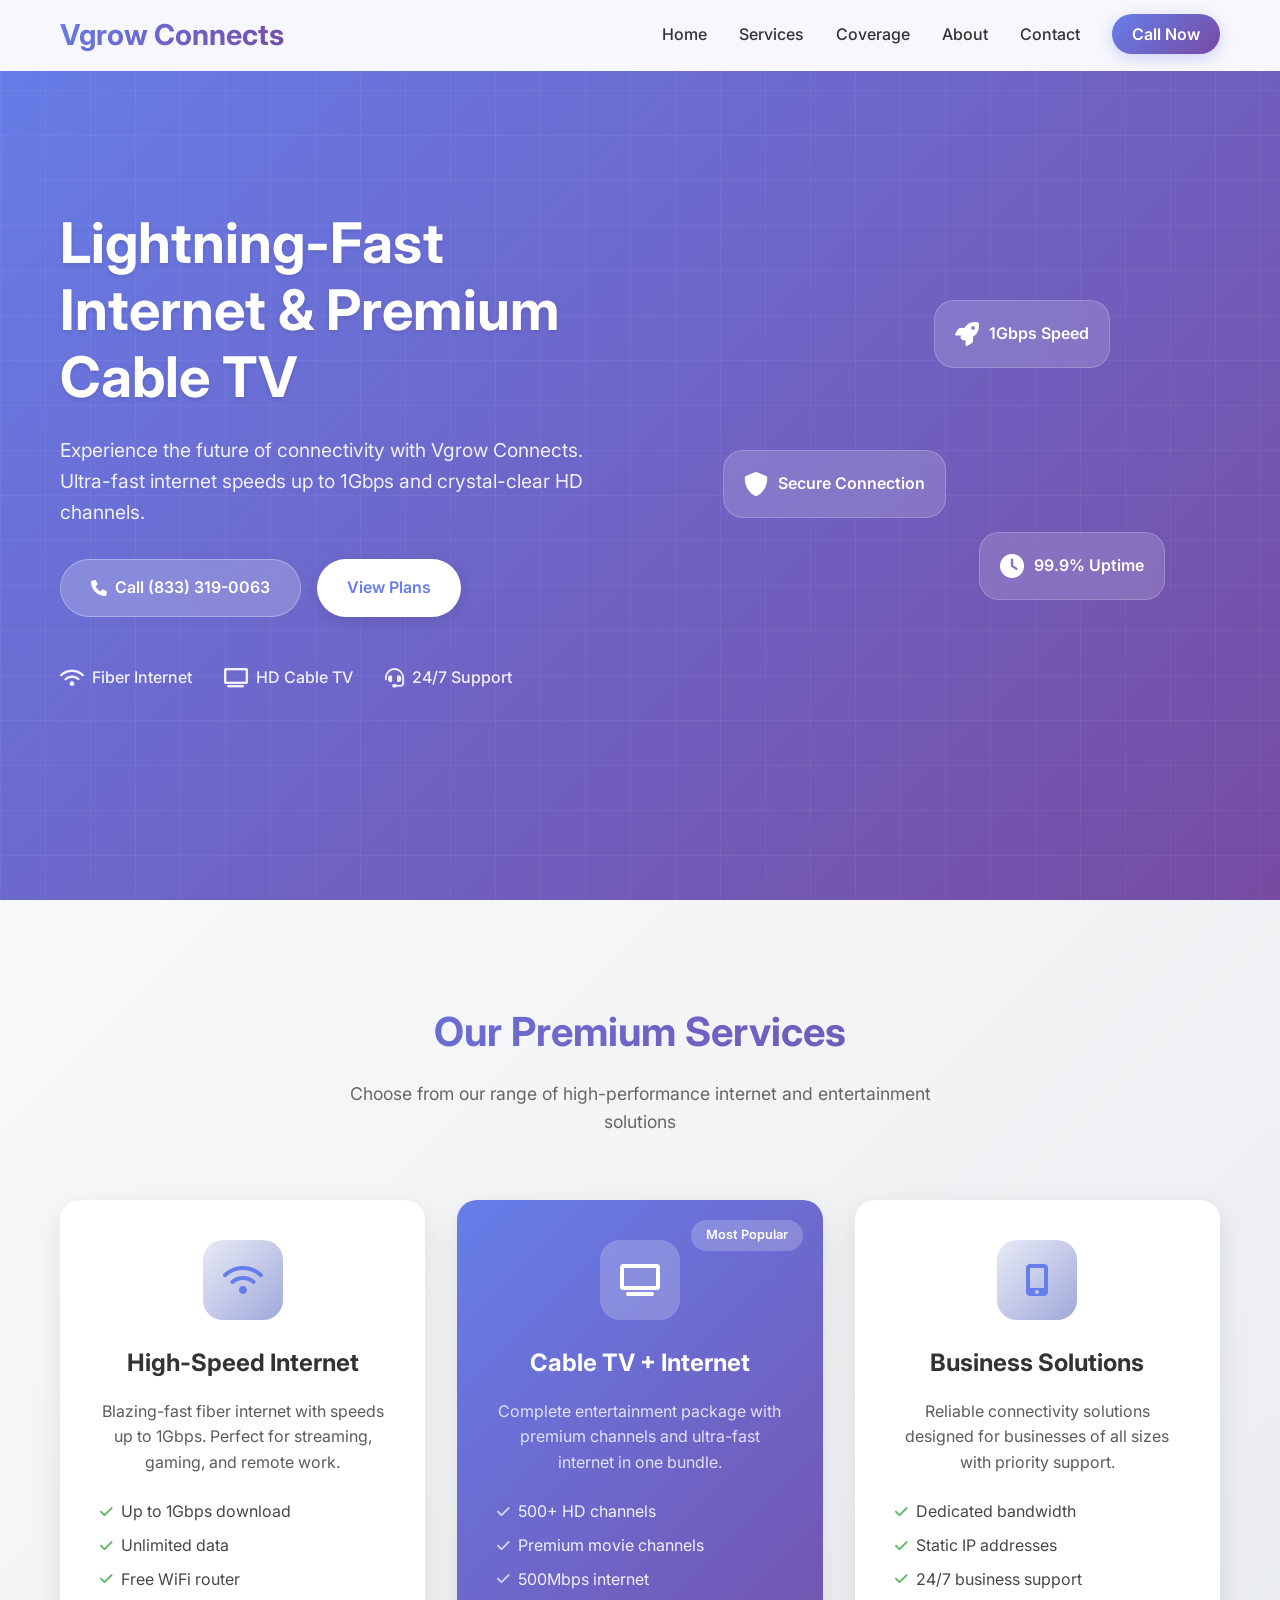
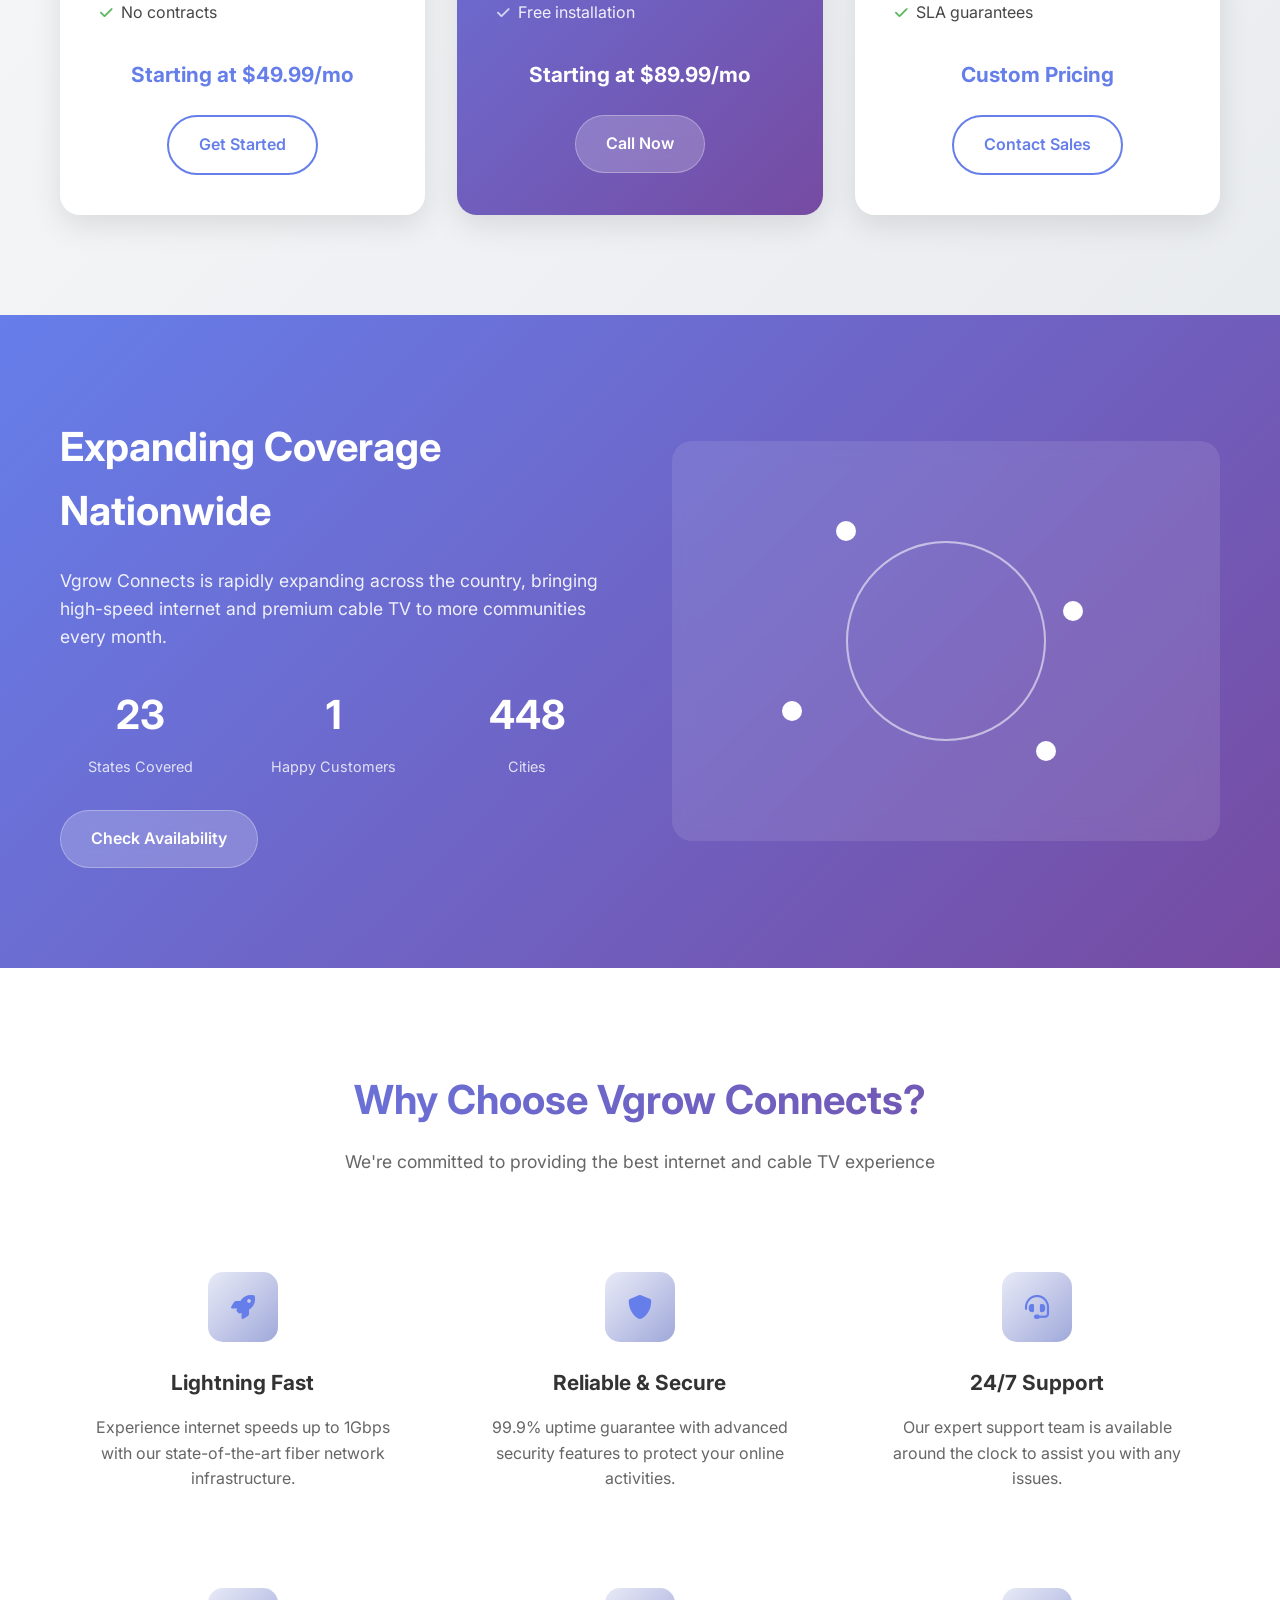
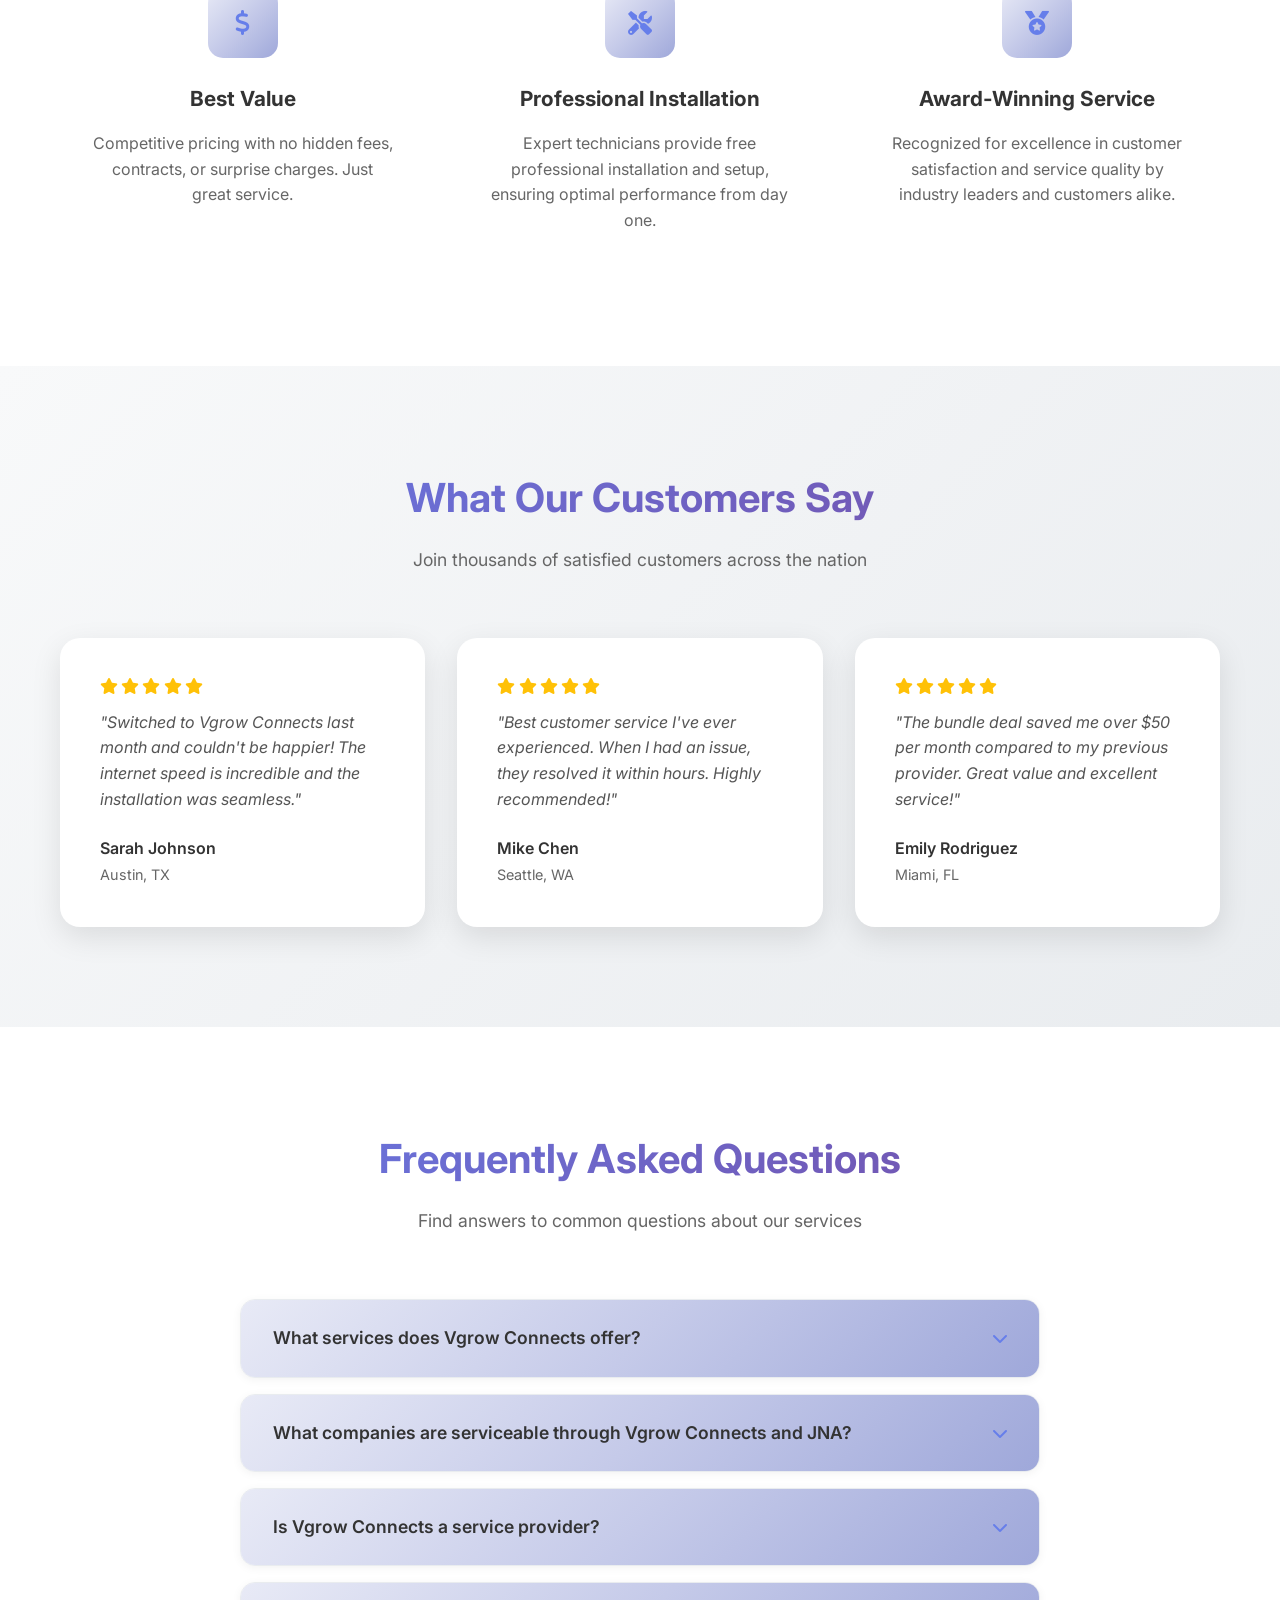
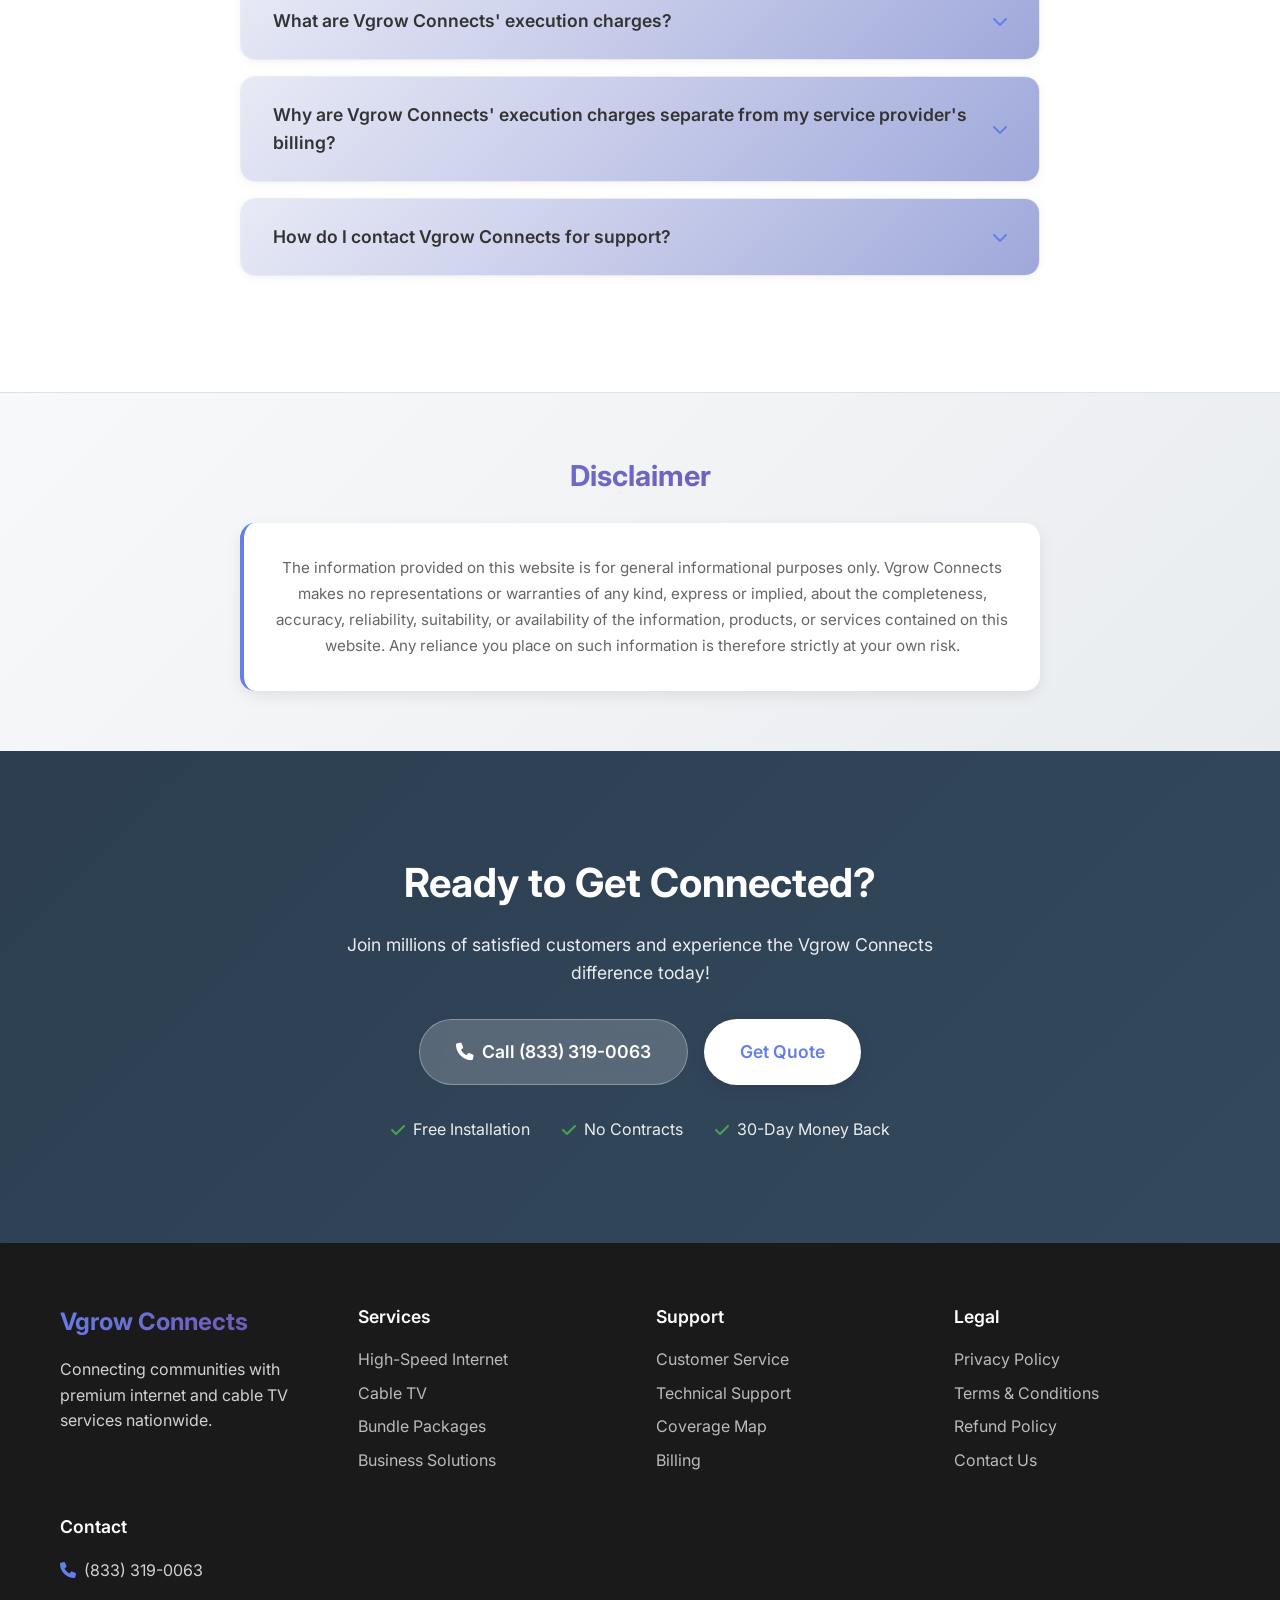
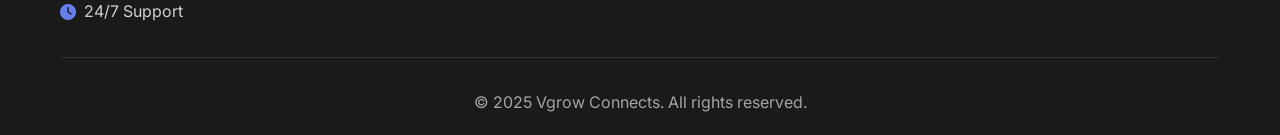
==== commit 983c402e: "Update index.html" ====
--- a/index.html
+++ b/index.html
@@ -23,7 +23,7 @@
                 <li class="nav-item"><a href="#coverage" class="nav-link">Coverage</a></li>
                 <li class="nav-item"><a href="#about" class="nav-link">About</a></li>
                 <li class="nav-item"><a href="#contact" class="nav-link">Contact</a></li>
-                <li class="nav-item"><a href="tel:+18664950528" class="nav-cta">Call Now</a></li>
+                <li class="nav-item"><a href="tel:+18333190063" class="nav-cta">Call Now</a></li>
             </ul>
             <div class="hamburger">
                 <span class="bar"></span>
@@ -40,9 +40,9 @@
                 <h1 class="hero-title">Lightning-Fast Internet & Premium Cable TV</h1>
                 <p class="hero-subtitle">Experience the future of connectivity with Vgrow Connects. Ultra-fast internet speeds up to 1Gbps and crystal-clear HD channels.</p>
                 <div class="hero-buttons">
-                    <a href="tel:+18664950528" class="btn btn-primary">
+                    <a href="tel:+18333190063" class="btn btn-primary">
                         <i class="fas fa-phone"></i>
-                        Call (866) 495-0528
+                        Call  (833) 319-0063
                     </a>
                     <a href="#services" class="btn btn-secondary">View Plans</a>
                 </div>
@@ -99,7 +99,7 @@
                         <li><i class="fas fa-check"></i> No contracts</li>
                     </ul>
                     <div class="service-price">Starting at $49.99/mo</div>
-                    <a href="tel:+18664950528" class="btn btn-outline">Get Started</a>
+                    <a href="tel:+18333190063" class="btn btn-outline">Get Started</a>
                 </div>
 
                 <div class="service-card featured">
@@ -116,7 +116,7 @@
                         <li><i class="fas fa-check"></i> Free installation</li>
                     </ul>
                     <div class="service-price">Starting at $89.99/mo</div>
-                    <a href="tel:+18664950528" class="btn btn-primary">Call Now</a>
+                    <a href="tel:+18333190063" class="btn btn-primary">Call Now</a>
                 </div>
 
                 <div class="service-card">
@@ -132,7 +132,7 @@
                         <li><i class="fas fa-check"></i> SLA guarantees</li>
                     </ul>
                     <div class="service-price">Custom Pricing</div>
-                    <a href="tel:+18664950528" class="btn btn-outline">Contact Sales</a>
+                    <a href="tel:+18333190063" class="btn btn-outline">Contact Sales</a>
                 </div>
             </div>
         </div>
@@ -159,7 +159,7 @@
                             <div class="stat-label">Cities</div>
                         </div>
                     </div>
-                    <a href="tel:+18664950528" class="btn btn-primary">Check Availability</a>
+                    <a href="tel:+18333190063" class="btn btn-primary">Check Availability</a>
                 </div>
                 <div class="coverage-visual">
                     <div class="coverage-map">
@@ -364,7 +364,7 @@
                         <i class="fas fa-chevron-down"></i>
                     </div>
                     <div class="faq-answer">
-                        <p>You can reach out to our customer support team through the contact form on our website or by calling us directly at <a href="tel:+18664950528">(866) 495-0528</a>. Our team is available to assist you with any inquiries, service requests, or troubleshooting needs.</p>
+                        <p>You can reach out to our customer support team through the contact form on our website or by calling us directly at <a href="tel:+18333190063"> (833) 319-0063</a>. Our team is available to assist you with any inquiries, service requests, or troubleshooting needs.</p>
                     </div>
                 </div>
             </div>
@@ -388,11 +388,11 @@
                 <h2>Ready to Get Connected?</h2>
                 <p>Join millions of satisfied customers and experience the Vgrow Connects difference today!</p>
                 <div class="cta-buttons">
-                    <a href="tel:+18664950528" class="btn btn-primary btn-large">
+                    <a href="tel:+18333190063" class="btn btn-primary btn-large">
                         <i class="fas fa-phone"></i>
-                        Call (866) 495-0528
+                        Call  (833) 319-0063
                     </a>
-                    <a href="tel:+18664950528" class="btn btn-secondary btn-large">Get Quote</a>
+                    <a href="tel:+18333190063" class="btn btn-secondary btn-large">Get Quote</a>
                 </div>
                 <div class="cta-features">
                     <span><i class="fas fa-check"></i> Free Installation</span>
@@ -423,10 +423,10 @@
                 <div class="footer-section">
                     <h4>Support</h4>
                     <ul>
-                        <li><a href="tel:+18664950528">Customer Service</a></li>
-                        <li><a href="tel:+18664950528">Technical Support</a></li>
+                        <li><a href="tel:+18333190063">Customer Service</a></li>
+                        <li><a href="tel:+18333190063">Technical Support</a></li>
                         <li><a href="#coverage">Coverage Map</a></li>
-                        <li><a href="tel:+18664950528">Billing</a></li>
+                        <li><a href="tel:+18333190063">Billing</a></li>
                     </ul>
                 </div>
                 <div class="footer-section">
@@ -435,15 +435,15 @@
                         <li><a href="privacy.html">Privacy Policy</a></li>
                         <li><a href="terms.html">Terms & Conditions</a></li>
                         <li><a href="refund.html">Refund Policy</a></li>
-                        <li><a href="tel:+18664950528">Contact Us</a></li>
+                        <li><a href="tel:+18333190063">Contact Us</a></li>
                     </ul>
                 </div>
                 <div class="footer-section">
                     <h4>Contact</h4>
                     <div class="contact-info">
-                        <a href="tel:+18664950528" class="contact-item">
+                        <a href="tel:+18333190063" class="contact-item">
                             <i class="fas fa-phone"></i>
-                            (866) 495-0528
+                             (833) 319-0063
                         </a>
                         <div class="contact-item">
                             <i class="fas fa-clock"></i>
@@ -460,4 +460,5 @@
 
     <script src="script.js"></script>
 </body>
-</html>+
+</html>
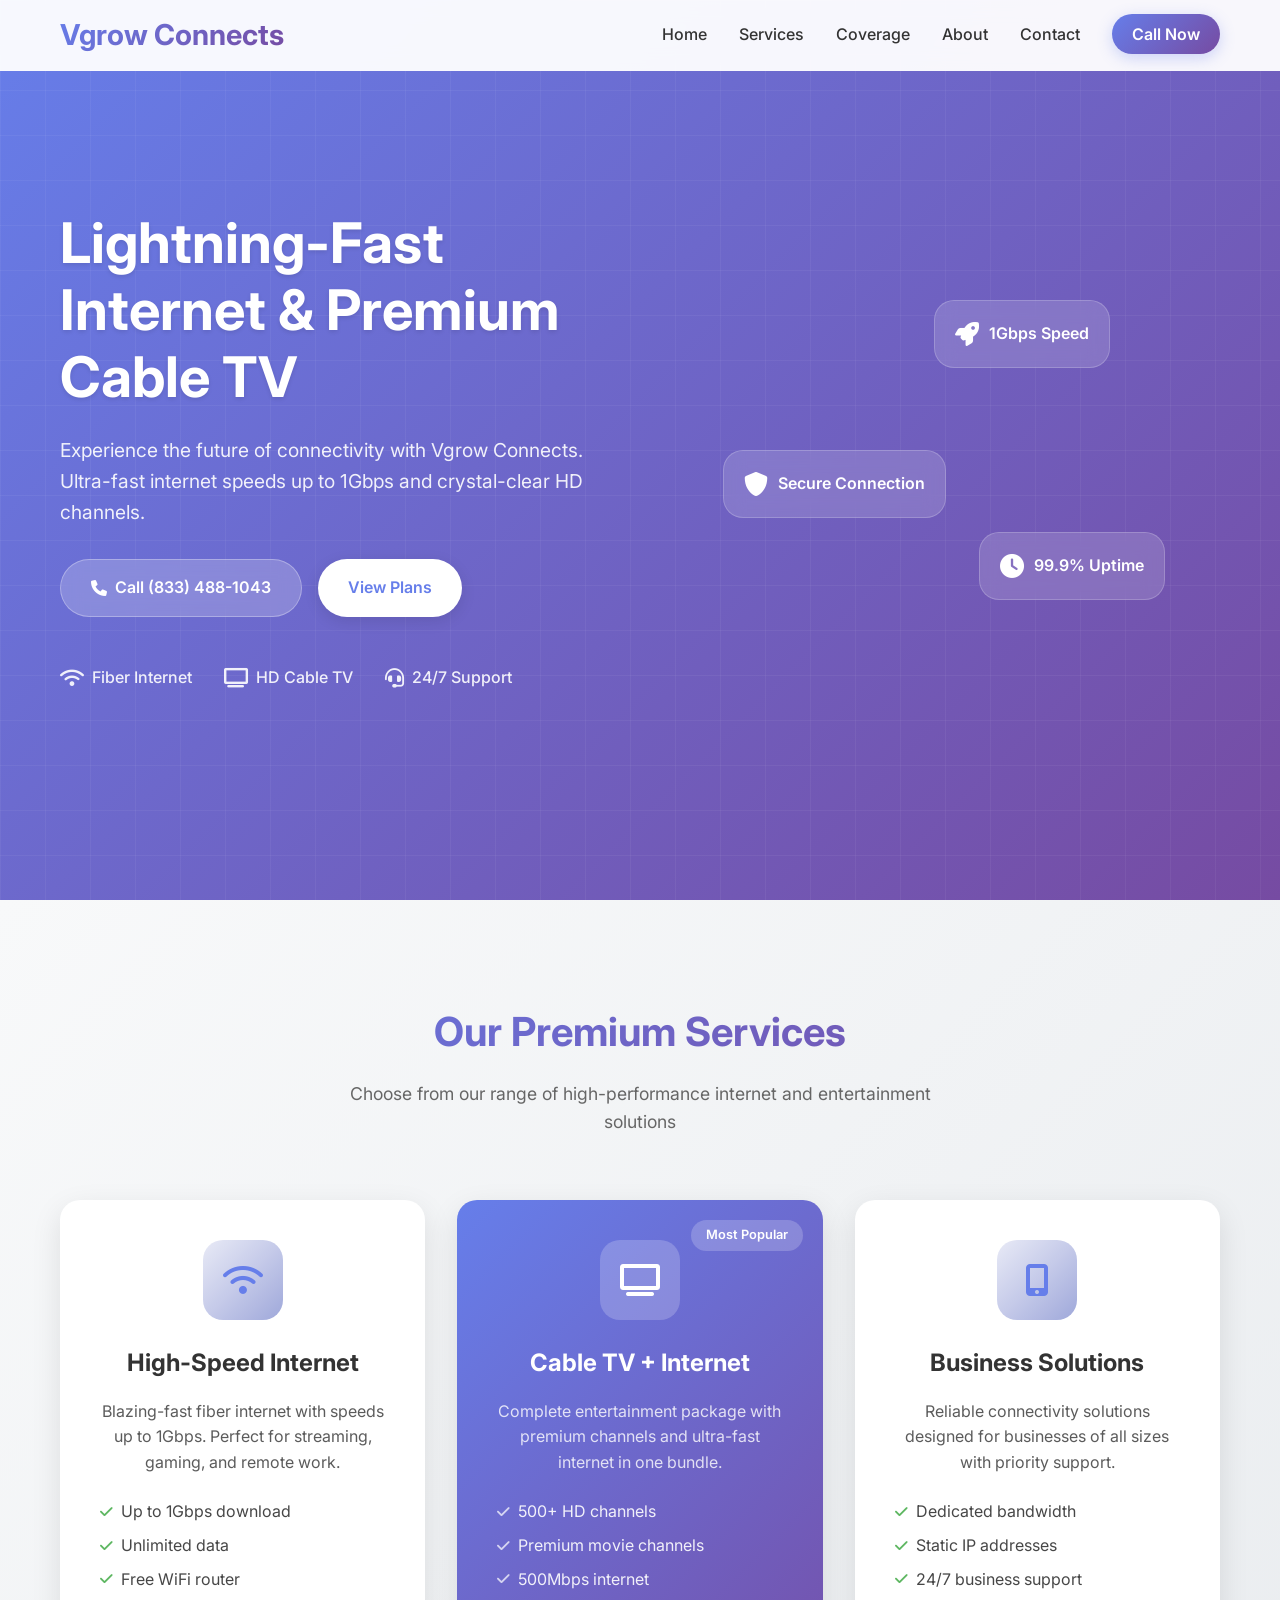
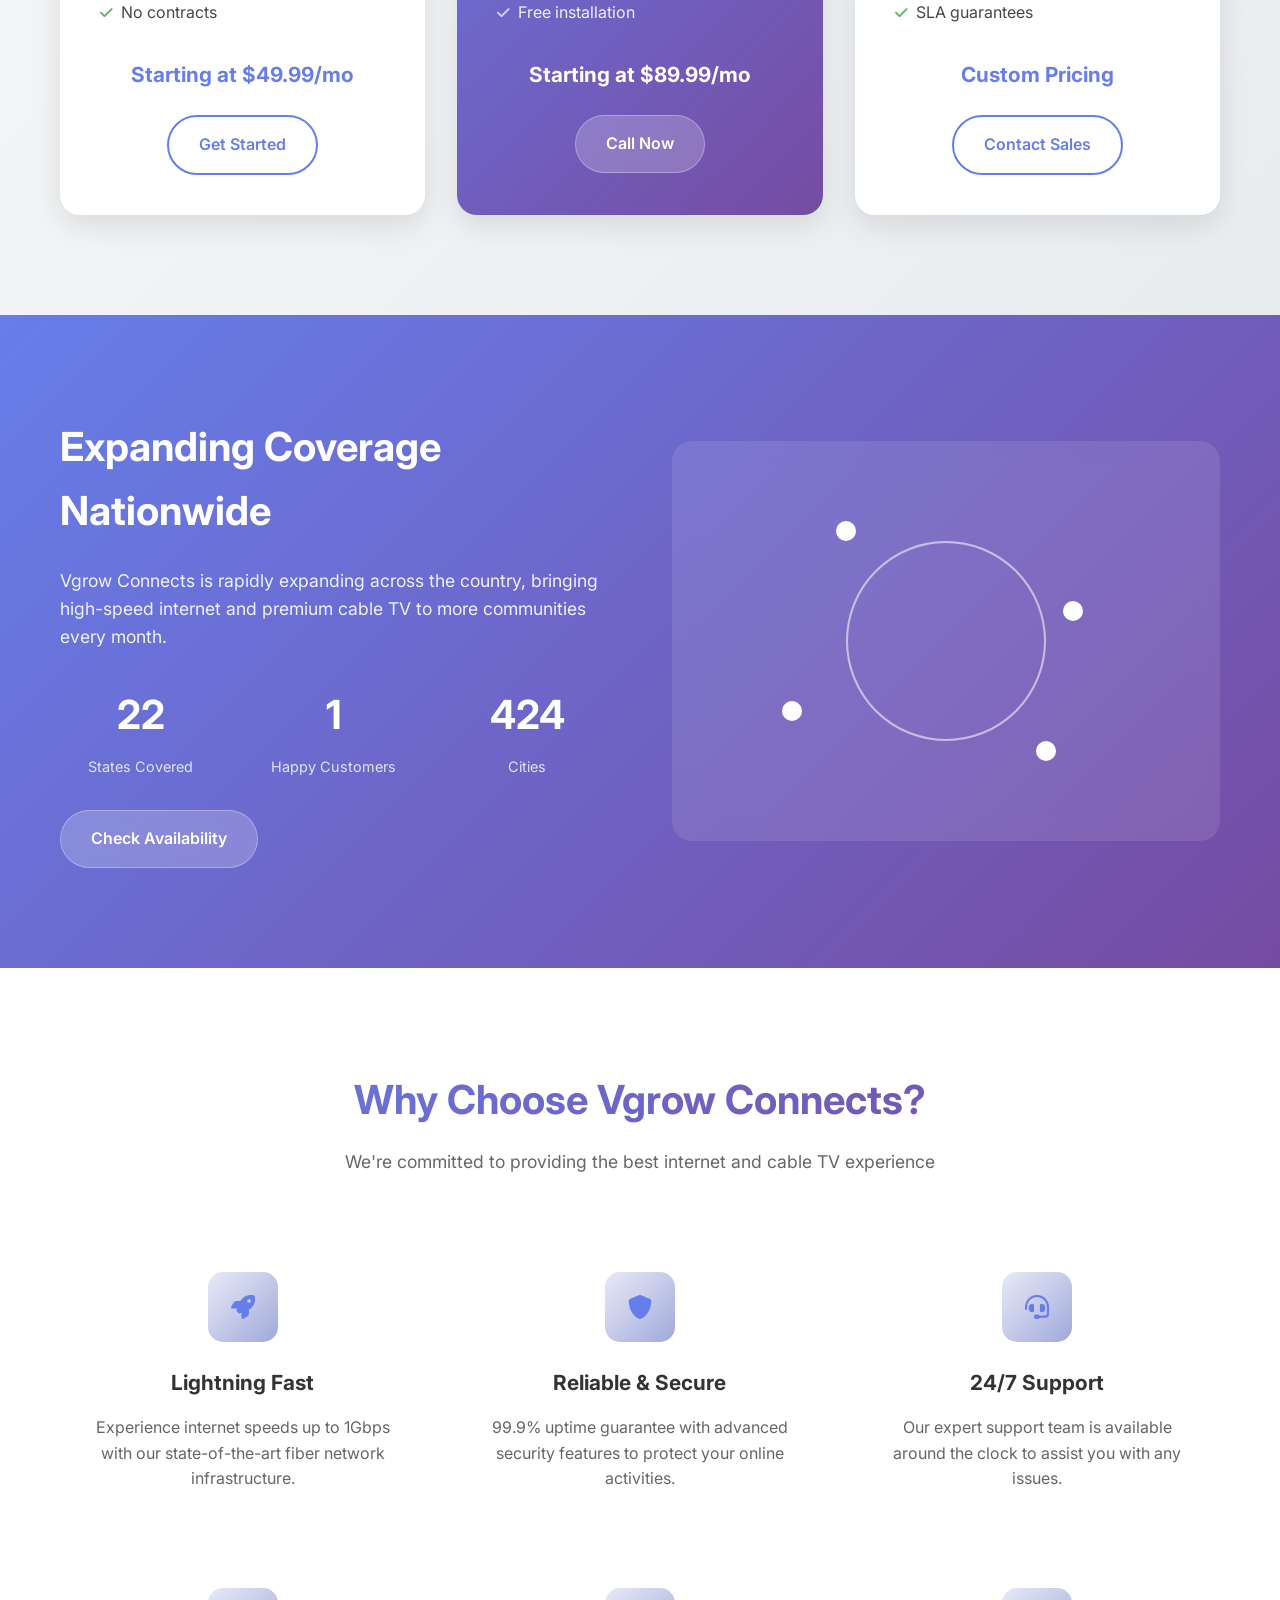
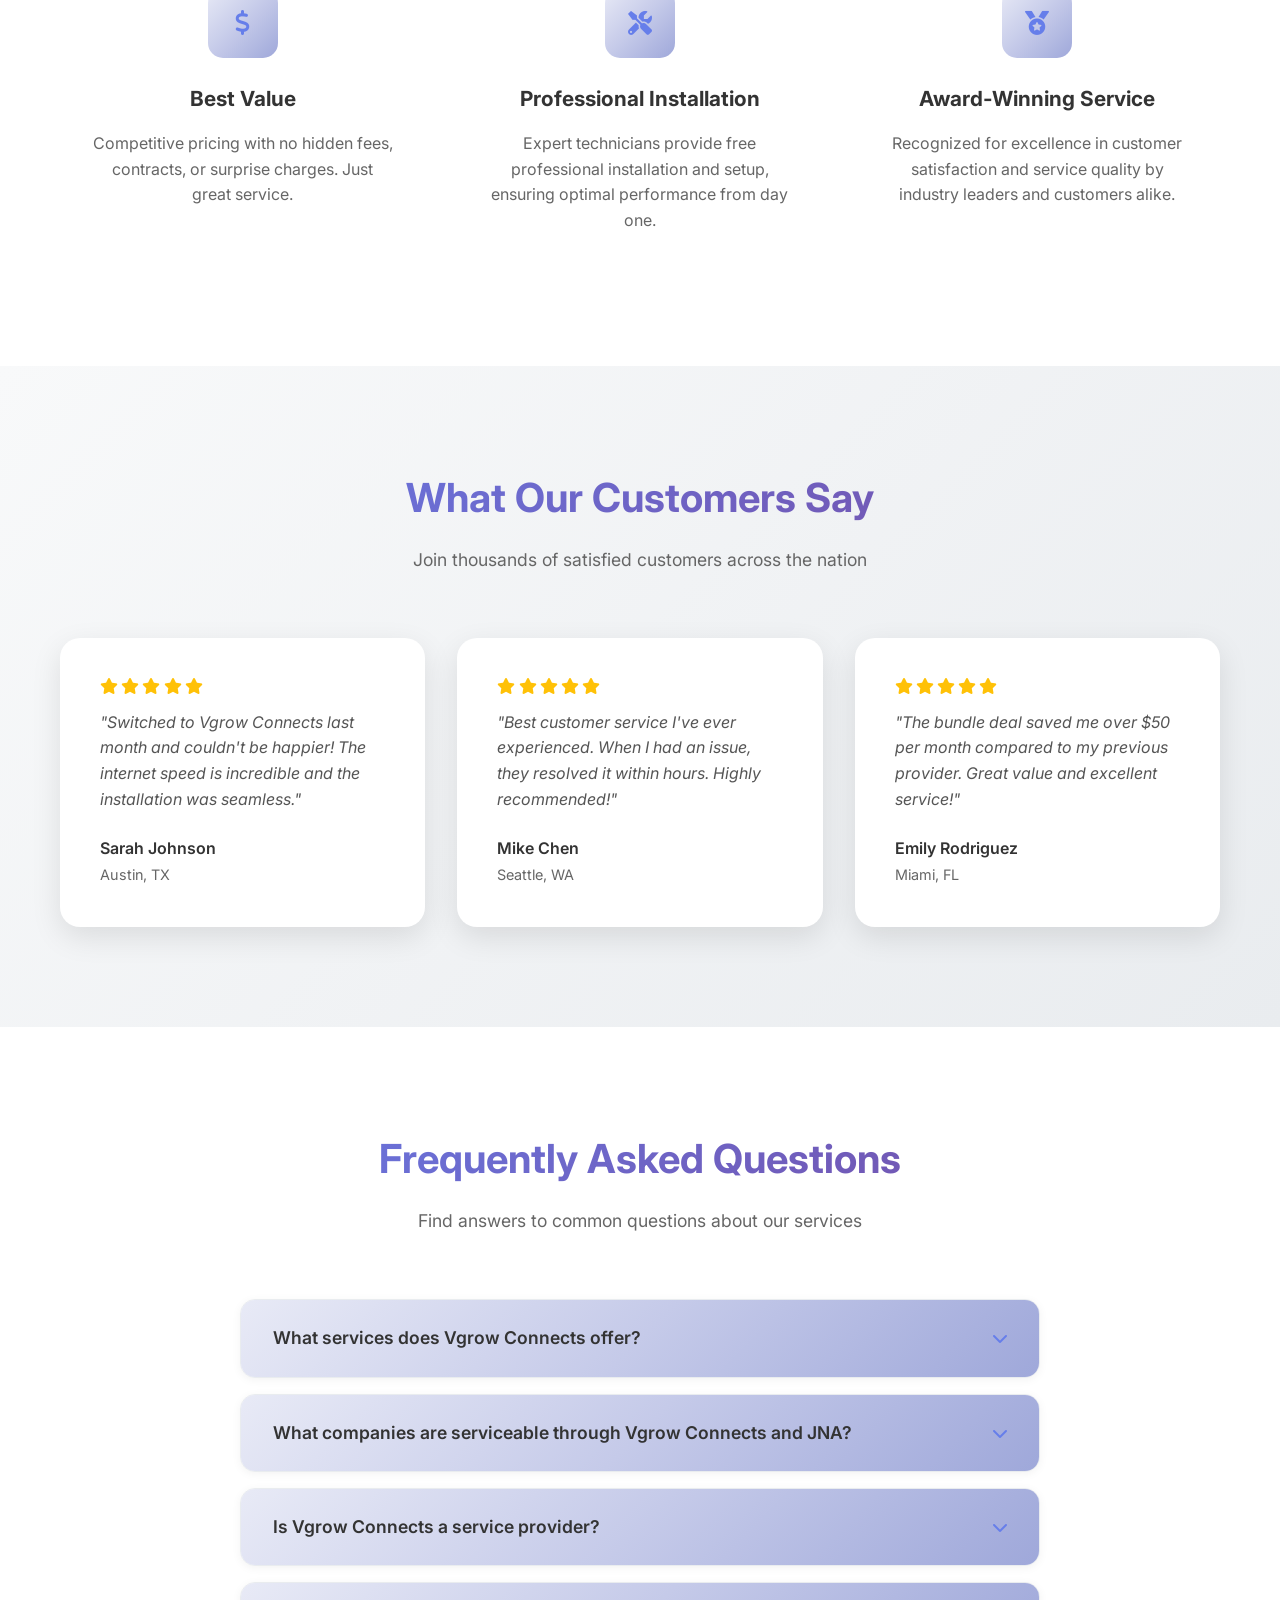
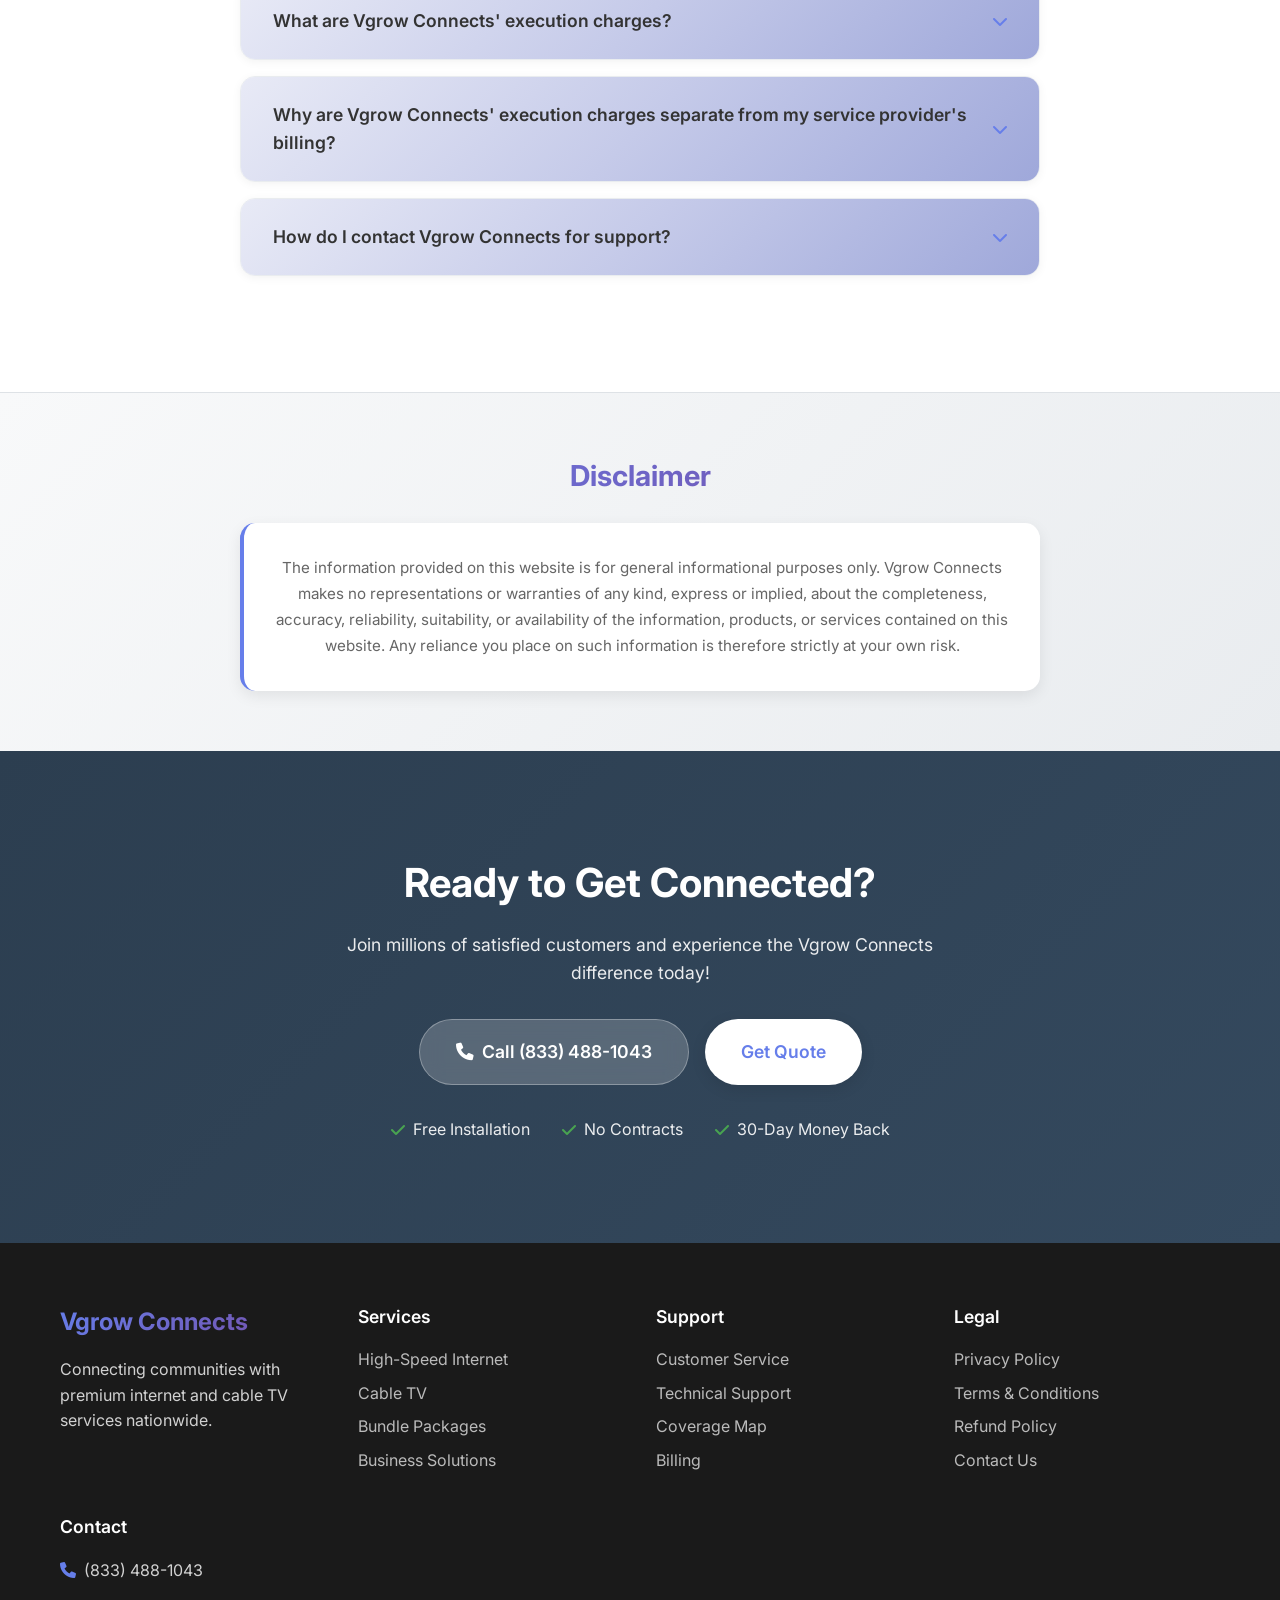
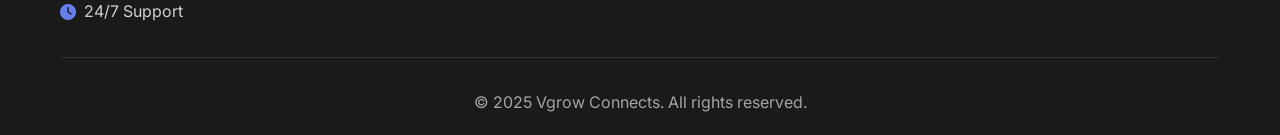
==== commit 68220c1c: "Update index.html" ====
--- a/index.html
+++ b/index.html
@@ -23,7 +23,7 @@
                 <li class="nav-item"><a href="#coverage" class="nav-link">Coverage</a></li>
                 <li class="nav-item"><a href="#about" class="nav-link">About</a></li>
                 <li class="nav-item"><a href="#contact" class="nav-link">Contact</a></li>
-                <li class="nav-item"><a href="tel:+18333190063" class="nav-cta">Call Now</a></li>
+                <li class="nav-item"><a href="tel:+18334881043" class="nav-cta">Call Now</a></li>
             </ul>
             <div class="hamburger">
                 <span class="bar"></span>
@@ -40,9 +40,9 @@
                 <h1 class="hero-title">Lightning-Fast Internet & Premium Cable TV</h1>
                 <p class="hero-subtitle">Experience the future of connectivity with Vgrow Connects. Ultra-fast internet speeds up to 1Gbps and crystal-clear HD channels.</p>
                 <div class="hero-buttons">
-                    <a href="tel:+18333190063" class="btn btn-primary">
+                    <a href="tel:+18334881043" class="btn btn-primary">
                         <i class="fas fa-phone"></i>
-                        Call  (833) 319-0063
+                        Call  (833) 488-1043
                     </a>
                     <a href="#services" class="btn btn-secondary">View Plans</a>
                 </div>
@@ -99,7 +99,7 @@
                         <li><i class="fas fa-check"></i> No contracts</li>
                     </ul>
                     <div class="service-price">Starting at $49.99/mo</div>
-                    <a href="tel:+18333190063" class="btn btn-outline">Get Started</a>
+                    <a href="tel:+18334881043" class="btn btn-outline">Get Started</a>
                 </div>
 
                 <div class="service-card featured">
@@ -116,7 +116,7 @@
                         <li><i class="fas fa-check"></i> Free installation</li>
                     </ul>
                     <div class="service-price">Starting at $89.99/mo</div>
-                    <a href="tel:+18333190063" class="btn btn-primary">Call Now</a>
+                    <a href="tel:+18334881043" class="btn btn-primary">Call Now</a>
                 </div>
 
                 <div class="service-card">
@@ -132,7 +132,7 @@
                         <li><i class="fas fa-check"></i> SLA guarantees</li>
                     </ul>
                     <div class="service-price">Custom Pricing</div>
-                    <a href="tel:+18333190063" class="btn btn-outline">Contact Sales</a>
+                    <a href="tel:+18334881043" class="btn btn-outline">Contact Sales</a>
                 </div>
             </div>
         </div>
@@ -159,7 +159,7 @@
                             <div class="stat-label">Cities</div>
                         </div>
                     </div>
-                    <a href="tel:+18333190063" class="btn btn-primary">Check Availability</a>
+                    <a href="tel:+18334881043" class="btn btn-primary">Check Availability</a>
                 </div>
                 <div class="coverage-visual">
                     <div class="coverage-map">
@@ -364,7 +364,7 @@
                         <i class="fas fa-chevron-down"></i>
                     </div>
                     <div class="faq-answer">
-                        <p>You can reach out to our customer support team through the contact form on our website or by calling us directly at <a href="tel:+18333190063"> (833) 319-0063</a>. Our team is available to assist you with any inquiries, service requests, or troubleshooting needs.</p>
+                        <p>You can reach out to our customer support team through the contact form on our website or by calling us directly at <a href="tel:+18334881043"> (833) 488-1043</a>. Our team is available to assist you with any inquiries, service requests, or troubleshooting needs.</p>
                     </div>
                 </div>
             </div>
@@ -388,11 +388,11 @@
                 <h2>Ready to Get Connected?</h2>
                 <p>Join millions of satisfied customers and experience the Vgrow Connects difference today!</p>
                 <div class="cta-buttons">
-                    <a href="tel:+18333190063" class="btn btn-primary btn-large">
+                    <a href="tel:+18334881043" class="btn btn-primary btn-large">
                         <i class="fas fa-phone"></i>
-                        Call  (833) 319-0063
+                        Call  (833) 488-1043
                     </a>
-                    <a href="tel:+18333190063" class="btn btn-secondary btn-large">Get Quote</a>
+                    <a href="tel:+18334881043" class="btn btn-secondary btn-large">Get Quote</a>
                 </div>
                 <div class="cta-features">
                     <span><i class="fas fa-check"></i> Free Installation</span>
@@ -423,10 +423,10 @@
                 <div class="footer-section">
                     <h4>Support</h4>
                     <ul>
-                        <li><a href="tel:+18333190063">Customer Service</a></li>
-                        <li><a href="tel:+18333190063">Technical Support</a></li>
+                        <li><a href="tel:+18334881043">Customer Service</a></li>
+                        <li><a href="tel:+18334881043">Technical Support</a></li>
                         <li><a href="#coverage">Coverage Map</a></li>
-                        <li><a href="tel:+18333190063">Billing</a></li>
+                        <li><a href="tel:+18334881043">Billing</a></li>
                     </ul>
                 </div>
                 <div class="footer-section">
@@ -435,15 +435,15 @@
                         <li><a href="privacy.html">Privacy Policy</a></li>
                         <li><a href="terms.html">Terms & Conditions</a></li>
                         <li><a href="refund.html">Refund Policy</a></li>
-                        <li><a href="tel:+18333190063">Contact Us</a></li>
+                        <li><a href="tel:+18334881043">Contact Us</a></li>
                     </ul>
                 </div>
                 <div class="footer-section">
                     <h4>Contact</h4>
                     <div class="contact-info">
-                        <a href="tel:+18333190063" class="contact-item">
+                        <a href="tel:+18334881043" class="contact-item">
                             <i class="fas fa-phone"></i>
-                             (833) 319-0063
+                             (833) 488-1043
                         </a>
                         <div class="contact-item">
                             <i class="fas fa-clock"></i>
@@ -462,3 +462,4 @@
 </body>
 
 </html>
+
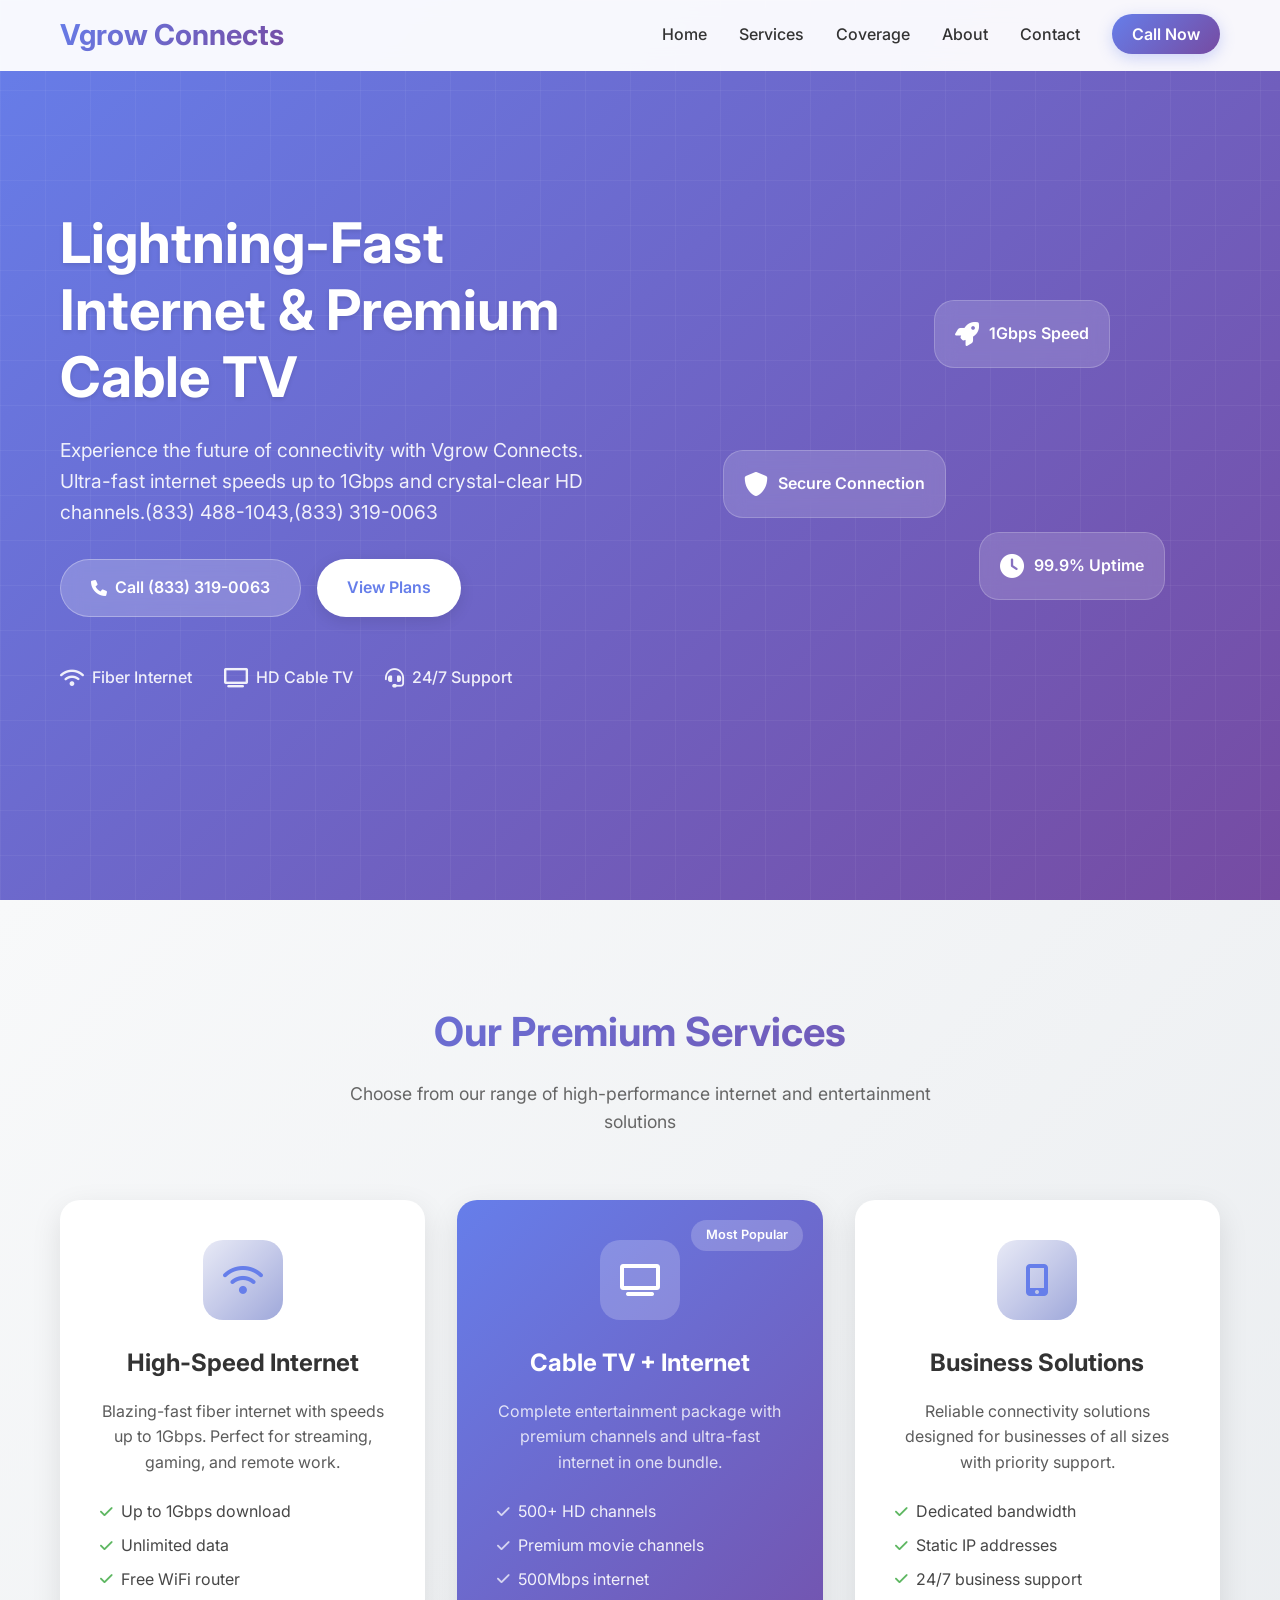
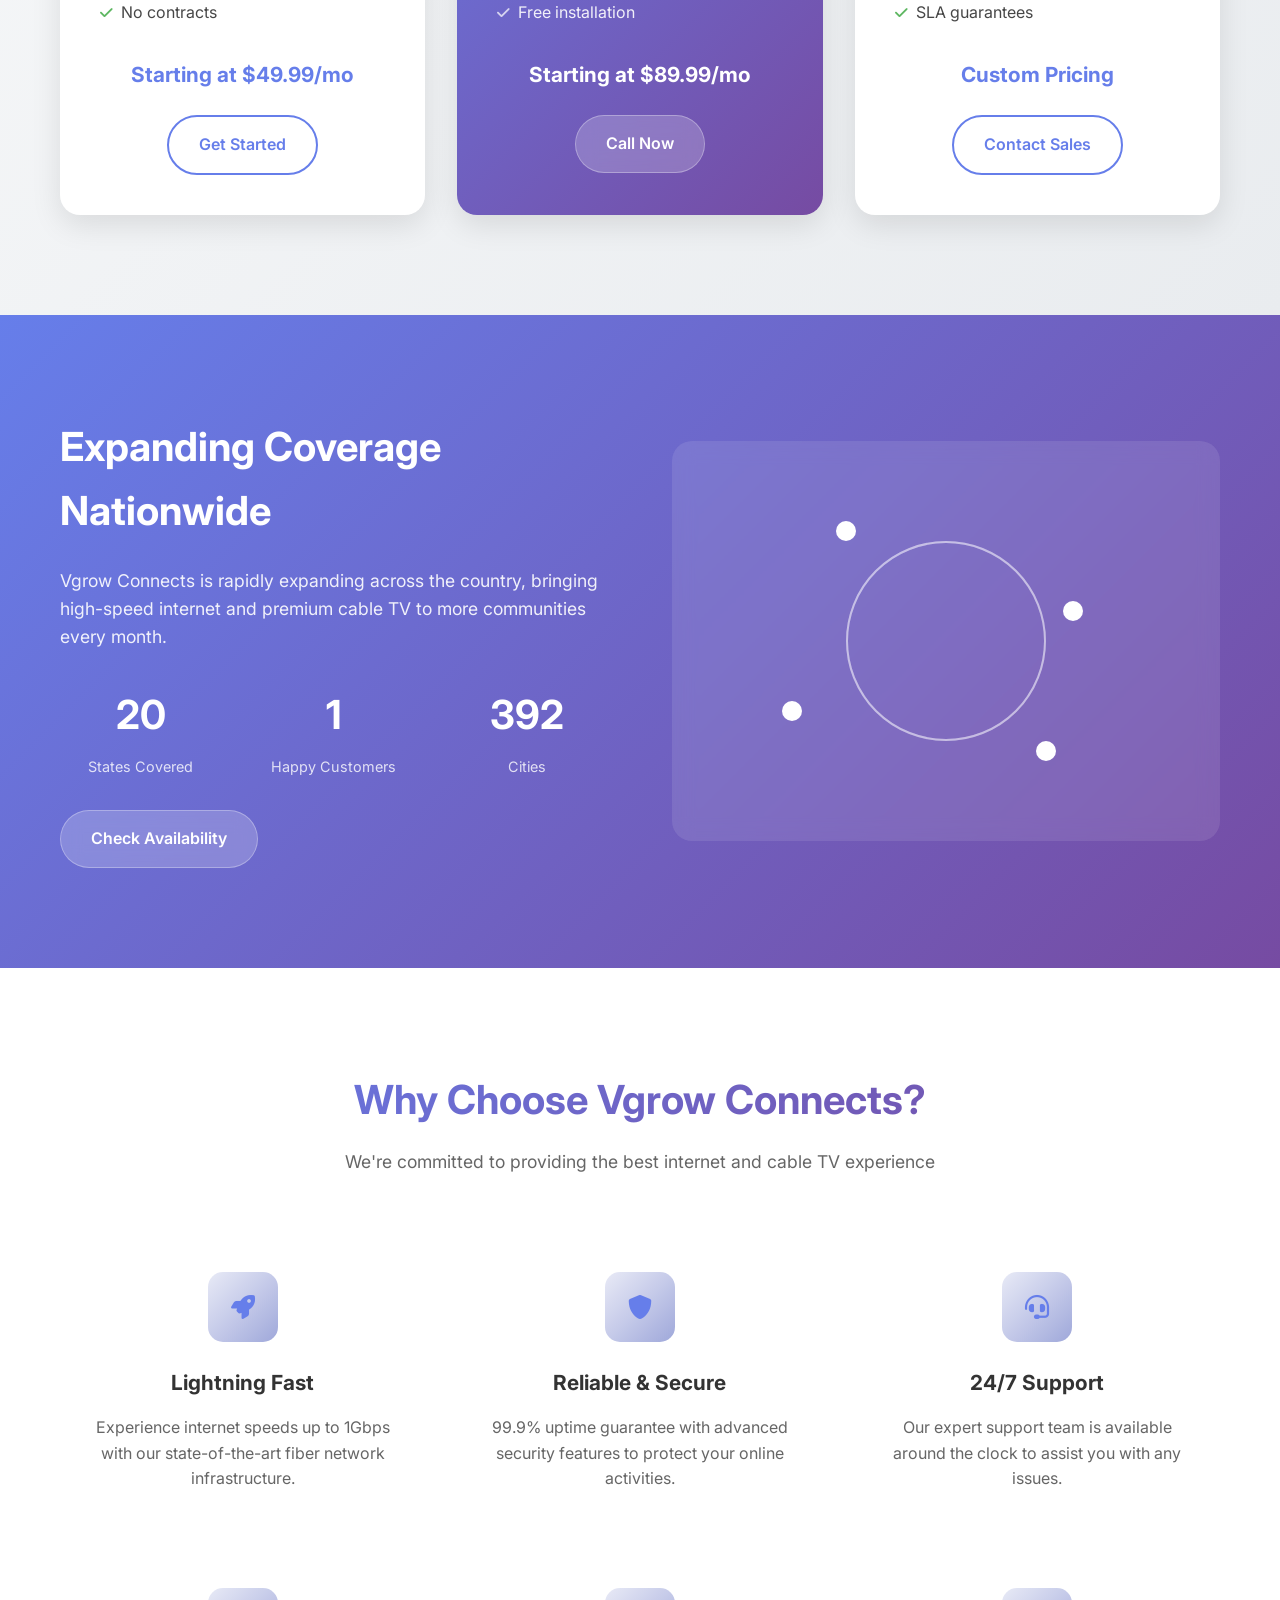
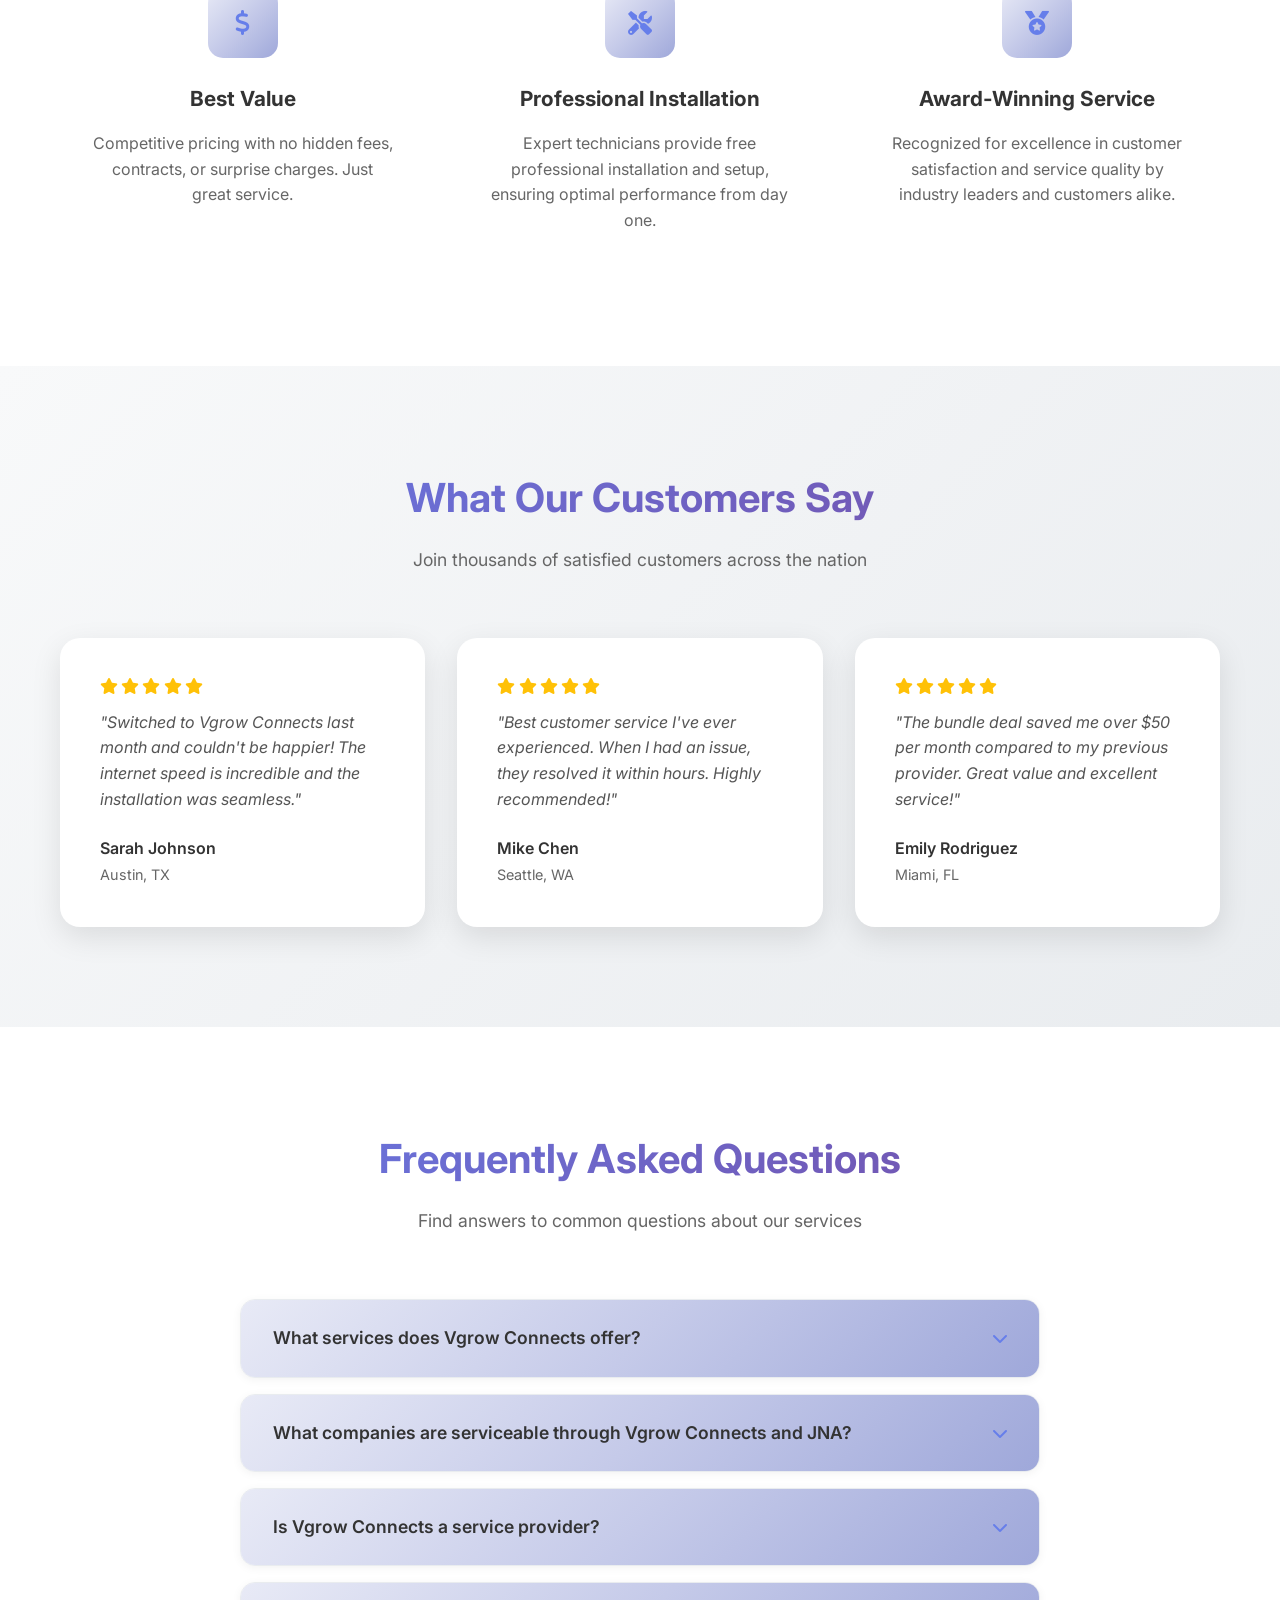
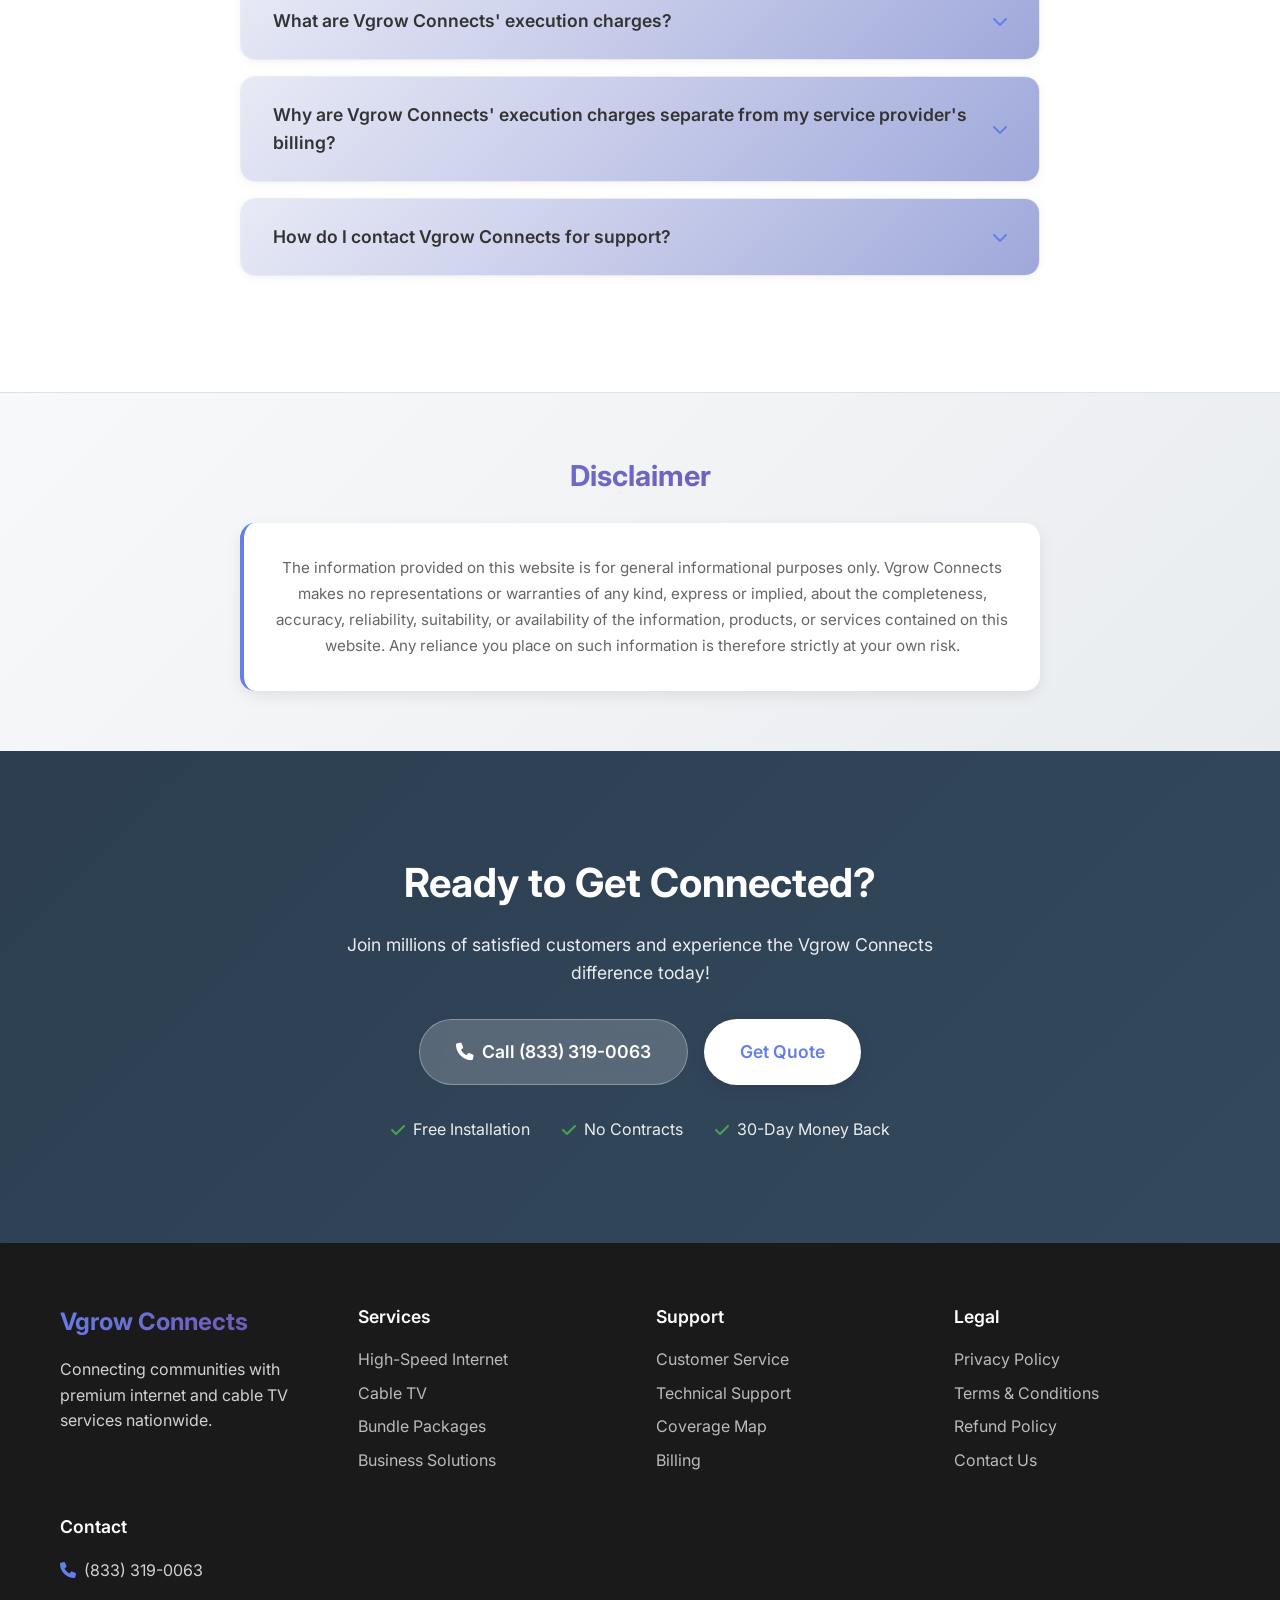
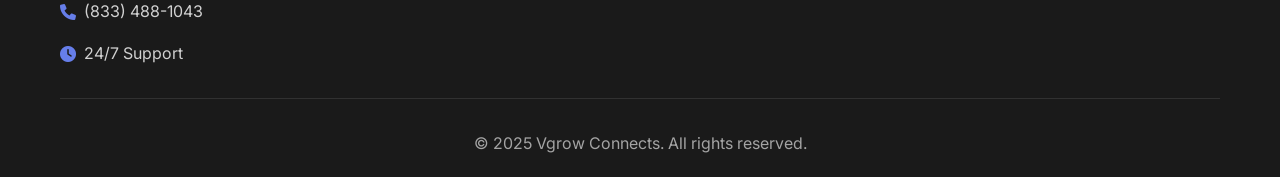
==== commit 20d0624e: "Update index.html" ====
--- a/index.html
+++ b/index.html
@@ -23,7 +23,7 @@
                 <li class="nav-item"><a href="#coverage" class="nav-link">Coverage</a></li>
                 <li class="nav-item"><a href="#about" class="nav-link">About</a></li>
                 <li class="nav-item"><a href="#contact" class="nav-link">Contact</a></li>
-                <li class="nav-item"><a href="tel:+18334881043" class="nav-cta">Call Now</a></li>
+                <li class="nav-item"><a href="tel:+18333190063" class="nav-cta">Call Now</a></li>
             </ul>
             <div class="hamburger">
                 <span class="bar"></span>
@@ -38,11 +38,11 @@
         <div class="hero-container">
             <div class="hero-content">
                 <h1 class="hero-title">Lightning-Fast Internet & Premium Cable TV</h1>
-                <p class="hero-subtitle">Experience the future of connectivity with Vgrow Connects. Ultra-fast internet speeds up to 1Gbps and crystal-clear HD channels.</p>
+                <p class="hero-subtitle">Experience the future of connectivity with Vgrow Connects. Ultra-fast internet speeds up to 1Gbps and crystal-clear HD channels.(833) 488-1043,(833) 319-0063</p>
                 <div class="hero-buttons">
-                    <a href="tel:+18334881043" class="btn btn-primary">
+                    <a href="tel:+18333190063" class="btn btn-primary">
                         <i class="fas fa-phone"></i>
-                        Call  (833) 488-1043
+                        Call  (833) 319-0063
                     </a>
                     <a href="#services" class="btn btn-secondary">View Plans</a>
                 </div>
@@ -99,7 +99,7 @@
                         <li><i class="fas fa-check"></i> No contracts</li>
                     </ul>
                     <div class="service-price">Starting at $49.99/mo</div>
-                    <a href="tel:+18334881043" class="btn btn-outline">Get Started</a>
+                    <a href="tel:+18333190063" class="btn btn-outline">Get Started</a>
                 </div>
 
                 <div class="service-card featured">
@@ -116,7 +116,7 @@
                         <li><i class="fas fa-check"></i> Free installation</li>
                     </ul>
                     <div class="service-price">Starting at $89.99/mo</div>
-                    <a href="tel:+18334881043" class="btn btn-primary">Call Now</a>
+                    <a href="tel:+18333190063" class="btn btn-primary">Call Now</a>
                 </div>
 
                 <div class="service-card">
@@ -132,7 +132,7 @@
                         <li><i class="fas fa-check"></i> SLA guarantees</li>
                     </ul>
                     <div class="service-price">Custom Pricing</div>
-                    <a href="tel:+18334881043" class="btn btn-outline">Contact Sales</a>
+                    <a href="tel:+18333190063" class="btn btn-outline">Contact Sales</a>
                 </div>
             </div>
         </div>
@@ -159,7 +159,7 @@
                             <div class="stat-label">Cities</div>
                         </div>
                     </div>
-                    <a href="tel:+18334881043" class="btn btn-primary">Check Availability</a>
+                    <a href="tel:+18333190063" class="btn btn-primary">Check Availability</a>
                 </div>
                 <div class="coverage-visual">
                     <div class="coverage-map">
@@ -364,7 +364,7 @@
                         <i class="fas fa-chevron-down"></i>
                     </div>
                     <div class="faq-answer">
-                        <p>You can reach out to our customer support team through the contact form on our website or by calling us directly at <a href="tel:+18334881043"> (833) 488-1043</a>. Our team is available to assist you with any inquiries, service requests, or troubleshooting needs.</p>
+                        <p>You can reach out to our customer support team through the contact form on our website or by calling us directly at <a href="tel:+18333190063"> (833) 319-0063</a>. Our team is available to assist you with any inquiries, service requests, or troubleshooting needs.</p>
                     </div>
                 </div>
             </div>
@@ -388,11 +388,11 @@
                 <h2>Ready to Get Connected?</h2>
                 <p>Join millions of satisfied customers and experience the Vgrow Connects difference today!</p>
                 <div class="cta-buttons">
-                    <a href="tel:+18334881043" class="btn btn-primary btn-large">
+                    <a href="tel:+18333190063" class="btn btn-primary btn-large">
                         <i class="fas fa-phone"></i>
-                        Call  (833) 488-1043
+                        Call  (833) 319-0063
                     </a>
-                    <a href="tel:+18334881043" class="btn btn-secondary btn-large">Get Quote</a>
+                    <a href="tel:+18333190063" class="btn btn-secondary btn-large">Get Quote</a>
                 </div>
                 <div class="cta-features">
                     <span><i class="fas fa-check"></i> Free Installation</span>
@@ -423,10 +423,10 @@
                 <div class="footer-section">
                     <h4>Support</h4>
                     <ul>
-                        <li><a href="tel:+18334881043">Customer Service</a></li>
-                        <li><a href="tel:+18334881043">Technical Support</a></li>
+                        <li><a href="tel:+18333190063">Customer Service</a></li>
+                        <li><a href="tel:+18333190063">Technical Support</a></li>
                         <li><a href="#coverage">Coverage Map</a></li>
-                        <li><a href="tel:+18334881043">Billing</a></li>
+                        <li><a href="tel:+18333190063">Billing</a></li>
                     </ul>
                 </div>
                 <div class="footer-section">
@@ -435,13 +435,17 @@
                         <li><a href="privacy.html">Privacy Policy</a></li>
                         <li><a href="terms.html">Terms & Conditions</a></li>
                         <li><a href="refund.html">Refund Policy</a></li>
-                        <li><a href="tel:+18334881043">Contact Us</a></li>
+                        <li><a href="tel:+18333190063">Contact Us</a></li>
                     </ul>
                 </div>
                 <div class="footer-section">
                     <h4>Contact</h4>
                     <div class="contact-info">
-                        <a href="tel:+18334881043" class="contact-item">
+                        <a href="tel:+18333190063" class="contact-item">
+                            <i class="fas fa-phone"></i>
+                             (833) 319-0063
+                        </a>
+                          <a href="tel:+18334881043" class="contact-item">
                             <i class="fas fa-phone"></i>
                              (833) 488-1043
                         </a>
@@ -463,3 +467,4 @@
 
 </html>
 
+
